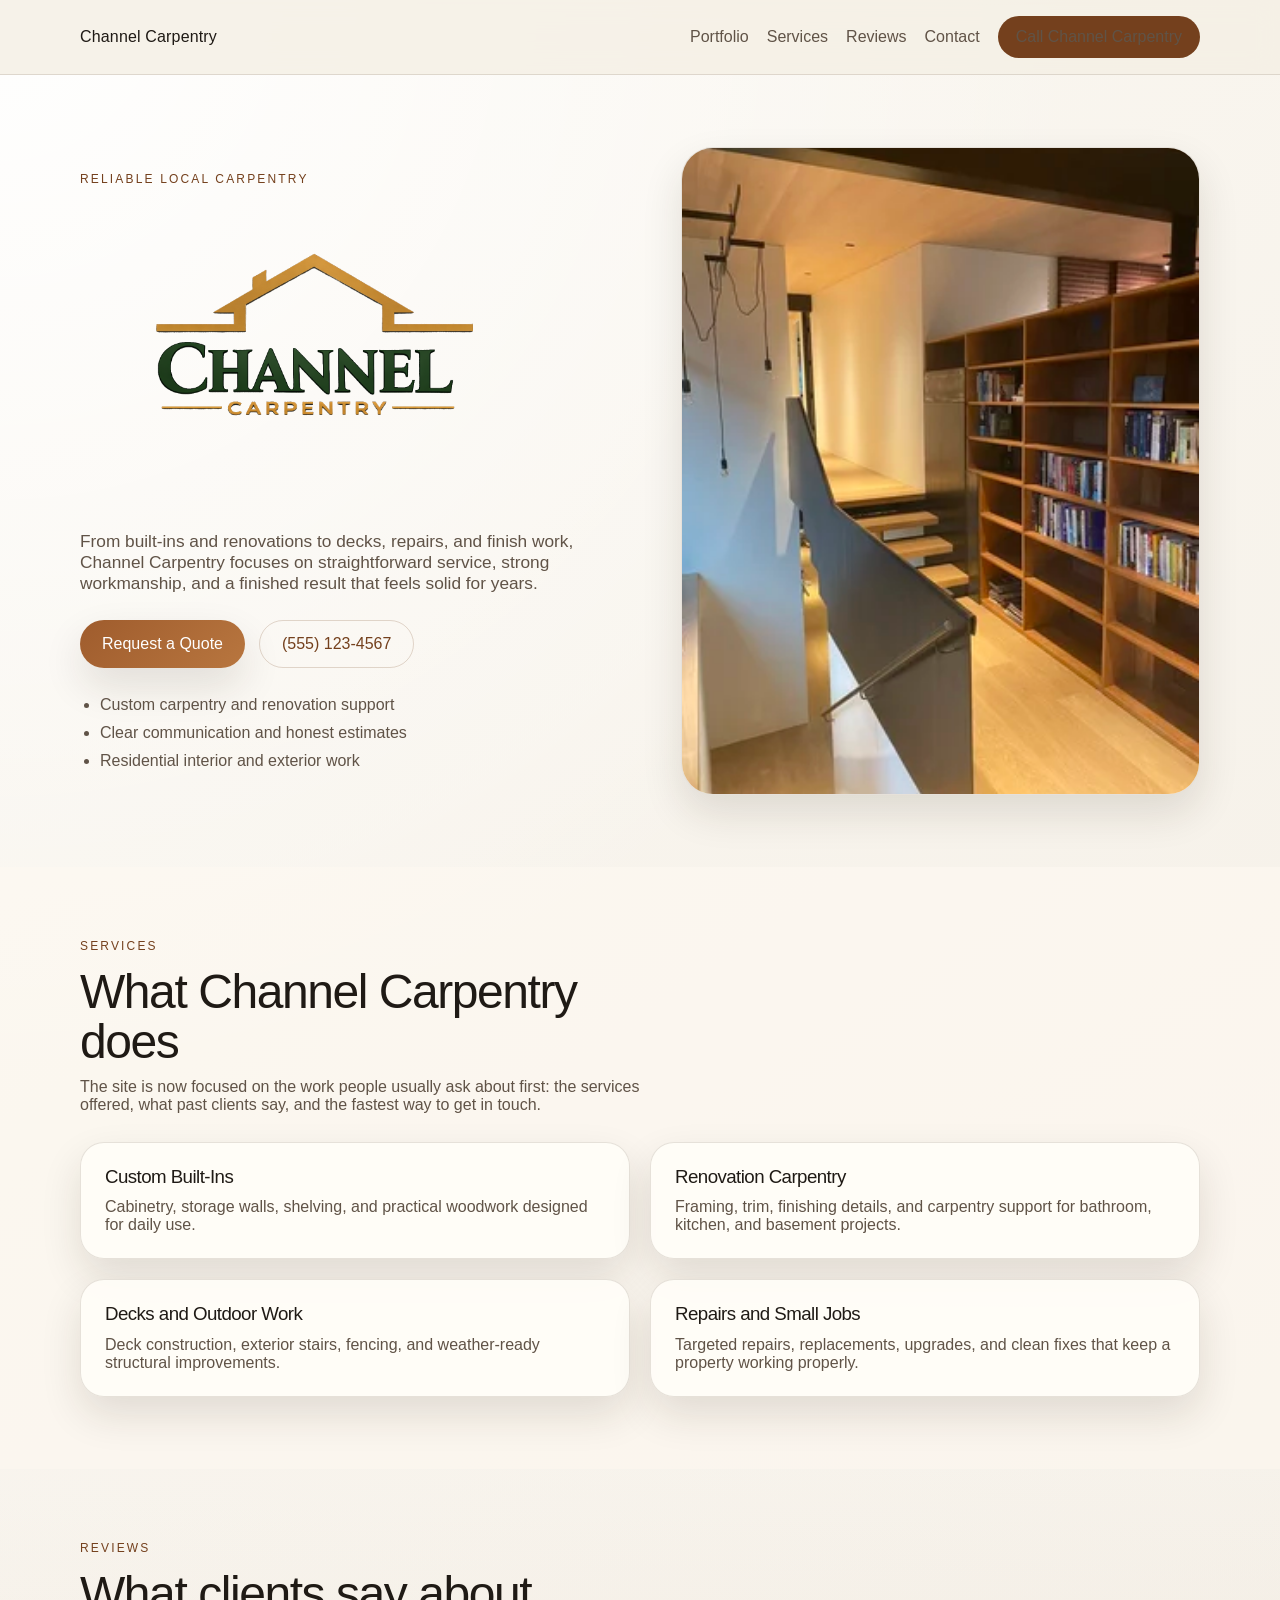
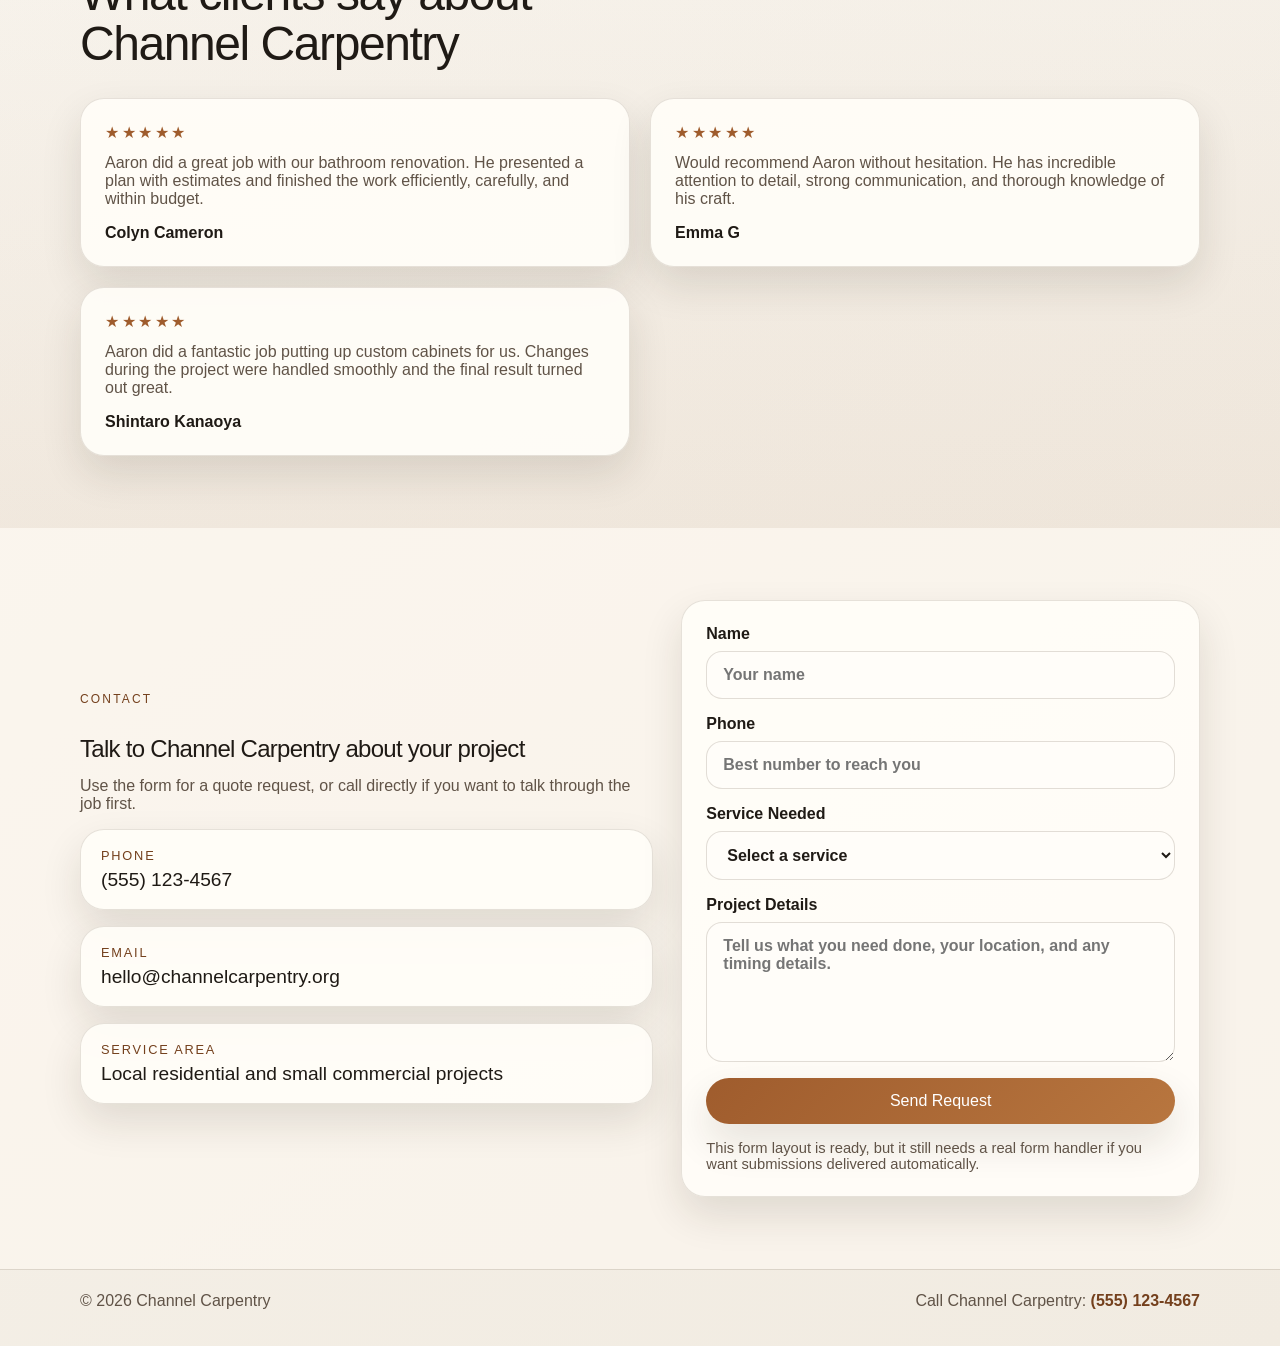
==== index.html @ 4e29123a "Add files via upload" ====
<!DOCTYPE html>
<html lang="en">
  <head>
    <meta charset="UTF-8" />
    <meta name="viewport" content="width=device-width, initial-scale=1.0" />
    <title>Channel Carpentry | Carpentry Services</title>
    <meta
      name="description"
      content="Simple Channel Carpentry website featuring services, client reviews, contact details, and a quote request form."
    />
    <link rel="stylesheet" href="index.css" />
  </head>
  <body>
    <a class="skip-link" href="#main">Skip to content</a>

    <header class="site-header">
      <div class="container topbar">
        <a class="brand" href="#home">Channel Carpentry</a>
        <nav class="site-nav" aria-label="Primary navigation">
          <a href="portfolio.html">Portfolio</a>
          <a href="#services">Services</a>
          <a href="#reviews">Reviews</a>
          <a href="#contact">Contact</a>
          <a class="call-link" href="tel:+15551234567">Call Channel Carpentry</a>
        </nav>
      </div>
    </header>

    <main id="main">
      <section class="hero" id="home">
        <div class="container hero-grid">
          <div class="hero-copy">
            <p class="eyebrow">Reliable local carpentry</p>
            <h1 class="hero-logo-wrap">
              <img class="hero-logo" src="Images/logo.png" alt="Channel Carpentry" />
            </h1>
            <p class="lead">
              From built-ins and renovations to decks, repairs, and finish work, Channel Carpentry focuses on
              straightforward service, strong workmanship, and a finished result that feels solid for years.
            </p>
            <div class="hero-actions">
              <a class="button" href="#contact">Request a Quote</a>
              <a class="button button-secondary" href="tel:+15551234567">(555) 123-4567</a>
            </div>
            <ul class="hero-points" aria-label="Business highlights">
              <li>Custom carpentry and renovation support</li>
              <li>Clear communication and honest estimates</li>
              <li>Residential interior and exterior work</li>
            </ul>
          </div>

          <figure class="hero-media">
            <img src="Images/Olson Kundig 3.webp" alt="Detailed wood trim and cabinetry work by Channel Carpentry" />
          </figure>
        </div>
      </section>

      <section class="section services-section" id="services">
        <div class="container">
          <div class="section-head">
            <p class="eyebrow">Services</p>
            <h2>What Channel Carpentry does</h2>
            <p>
              The site is now focused on the work people usually ask about first: the services offered, what past clients
              say, and the fastest way to get in touch.
            </p>
          </div>

          <div class="services-grid">
            <article class="info-card">
              <h3>Custom Built-Ins</h3>
              <p>Cabinetry, storage walls, shelving, and practical woodwork designed for daily use.</p>
            </article>
            <article class="info-card">
              <h3>Renovation Carpentry</h3>
              <p>Framing, trim, finishing details, and carpentry support for bathroom, kitchen, and basement projects.</p>
            </article>
            <article class="info-card">
              <h3>Decks and Outdoor Work</h3>
              <p>Deck construction, exterior stairs, fencing, and weather-ready structural improvements.</p>
            </article>
            <article class="info-card">
              <h3>Repairs and Small Jobs</h3>
              <p>Targeted repairs, replacements, upgrades, and clean fixes that keep a property working properly.</p>
            </article>
          </div>
        </div>
      </section>

      <section class="section reviews-section" id="reviews">
        <div class="container">
          <div class="section-head">
            <p class="eyebrow">Reviews</p>
            <h2>What clients say about Channel Carpentry</h2>
          </div>

          <div class="reviews-grid">
            <article class="review-card">
              <p class="stars" aria-hidden="true">★★★★★</p>
              <blockquote>
                Aaron did a great job with our bathroom renovation. He presented a plan with estimates and finished the
                work efficiently, carefully, and within budget.
              </blockquote>
              <p class="reviewer">Colyn Cameron</p>
            </article>

            <article class="review-card">
              <p class="stars" aria-hidden="true">★★★★★</p>
              <blockquote>
                Would recommend Aaron without hesitation. He has incredible attention to detail, strong communication,
                and thorough knowledge of his craft.
              </blockquote>
              <p class="reviewer">Emma G</p>
            </article>

            <article class="review-card">
              <p class="stars" aria-hidden="true">★★★★★</p>
              <blockquote>
                Aaron did a fantastic job putting up custom cabinets for us. Changes during the project were handled
                smoothly and the final result turned out great.
              </blockquote>
              <p class="reviewer">Shintaro Kanaoya</p>
            </article>
          </div>
        </div>
      </section>

      <section class="section contact-section" id="contact">
        <div class="container contact-grid">
          <div class="contact-copy">
            <p class="eyebrow">Contact</p>
            <h2>Talk to Channel Carpentry about your project</h2>
            <p>
              Use the form for a quote request, or call directly if you want to talk through the job first.
            </p>

            <div class="contact-panel">
              <p class="contact-label">Phone</p>
              <a class="contact-value" href="tel:+15551234567">(555) 123-4567</a>
            </div>

            <div class="contact-panel">
              <p class="contact-label">Email</p>
              <a class="contact-value" href="mailto:hello@channelcarpentry.org">hello@channelcarpentry.org</a>
            </div>

            <div class="contact-panel">
              <p class="contact-label">Service Area</p>
              <p class="contact-value">Local residential and small commercial projects</p>
            </div>
          </div>

          <form class="contact-form" action="#" method="post">
            <label>
              Name
              <input type="text" name="name" placeholder="Your name" required />
            </label>
            <label>
              Phone
              <input type="tel" name="phone" placeholder="Best number to reach you" required />
            </label>
            <label>
              Service Needed
              <select name="service" required>
                <option value="">Select a service</option>
                <option>Built-ins / Cabinetry</option>
                <option>Renovation Carpentry</option>
                <option>Deck / Exterior Work</option>
                <option>Repairs / Small Jobs</option>
              </select>
            </label>
            <label>
              Project Details
              <textarea
                name="message"
                rows="5"
                placeholder="Tell us what you need done, your location, and any timing details."
                required
              ></textarea>
            </label>
            <button class="button" type="submit">Send Request</button>
            <p class="form-note">This form layout is ready, but it still needs a real form handler if you want submissions delivered automatically.</p>
          </form>
        </div>
      </section>
    </main>

    <footer class="site-footer">
      <div class="container footer-row">
        <p>© <span id="year"></span> Channel Carpentry</p>
        <p>Call Channel Carpentry: <a href="tel:+15551234567">(555) 123-4567</a></p>
      </div>
    </footer>

    <script src="index.js" defer></script>
  </body>
</html>
---- index.css ----
:root {
  --bg: #fbf8f2;
  --bg-strong: #f1ebe1;
  --surface: rgba(255, 253, 248, 0.92);
  --surface-strong: #fffdf8;
  --text: #1f1a15;
  --muted: #605347;
  --line: rgba(79, 57, 35, 0.14);
  --brand: #9f5c2d;
  --brand-dark: #74401d;
  --shadow: 0 18px 40px rgba(45, 29, 15, 0.12);
  --radius: 24px;
  --container: min(1120px, calc(100% - 32px));
  --sans: "Helvetica Neue", "Avenir Next", "Segoe UI", Arial, sans-serif;
}

*,
*::before,
*::after {
  box-sizing: border-box;
}

html {
  scroll-behavior: smooth;
}

body {
  margin: 0;
  font-family: var(--sans);
  color: var(--text);
  background:
    radial-gradient(circle at top left, rgba(255, 255, 255, 0.92), transparent 34%),
    linear-gradient(145deg, var(--bg), var(--bg-strong));
}

a {
  color: inherit;
}

img {
  display: block;
  max-width: 100%;
}

h1,
h2,
h3 {
  margin: 0;
  font-family: var(--sans);
  line-height: 1.05;
  font-weight: 300;
  letter-spacing: -0.03em;
}

p,
blockquote,
li,
label,
input,
select,
textarea,
button {
  font: inherit;
}

p,
blockquote {
  margin: 0;
  color: var(--muted);
}

.skip-link {
  position: absolute;
  left: -9999px;
}

.skip-link:focus {
  left: 16px;
  top: 16px;
  z-index: 100;
  background: #fff;
  padding: 10px 14px;
  border-radius: 999px;
}

.container {
  width: var(--container);
  margin: 0 auto;
}

.site-header {
  position: sticky;
  top: 0;
  z-index: 20;
  backdrop-filter: blur(14px);
  background: rgba(244, 239, 229, 0.82);
  border-bottom: 1px solid var(--line);
}

.topbar,
.footer-row {
  display: flex;
  align-items: center;
  justify-content: space-between;
  gap: 16px;
}

.topbar {
  min-height: 74px;
}

.brand {
  text-decoration: none;
  font-weight: 500;
  letter-spacing: 0.01em;
}

.site-nav {
  display: flex;
  flex-wrap: wrap;
  align-items: center;
  justify-content: flex-end;
  gap: 18px;
}

.site-nav a {
  text-decoration: none;
  color: var(--muted);
  font-weight: 400;
}

.site-nav a:hover,
.site-nav a:focus-visible,
.brand:hover,
.brand:focus-visible {
  color: var(--brand-dark);
}

.call-link,
.button {
  display: inline-flex;
  align-items: center;
  justify-content: center;
  border-radius: 999px;
  text-decoration: none;
  font-weight: 500;
}

.call-link {
  padding: 12px 18px;
  background: var(--brand-dark);
  color: #fff;
}

.hero,
.section {
  padding: 72px 0;
}

.hero-grid,
.contact-grid {
  display: grid;
  grid-template-columns: minmax(0, 1.05fr) minmax(320px, 0.95fr);
  gap: 28px;
  align-items: center;
}

.hero-copy h1 {
  font-size: clamp(2.8rem, 6vw, 5.1rem);
  max-width: 11ch;
}

.hero-logo-wrap {
  max-width: 520px;
}

.hero-logo {
  width: 100%;
  max-width: 520px;
  height: auto;
}

.eyebrow {
  margin-bottom: 14px;
  text-transform: uppercase;
  letter-spacing: 0.18em;
  font-size: 0.75rem;
  font-weight: 500;
  color: var(--brand-dark);
}

.lead {
  margin-top: 18px;
  max-width: 58ch;
  font-size: 1.08rem;
}

.hero-actions {
  display: flex;
  flex-wrap: wrap;
  gap: 14px;
  margin-top: 26px;
}

.button {
  border: 0;
  padding: 14px 22px;
  cursor: pointer;
  background: linear-gradient(135deg, var(--brand), #b8763f);
  color: #fff;
  box-shadow: var(--shadow);
}

.button-secondary {
  background: transparent;
  color: var(--brand-dark);
  border: 1px solid rgba(116, 64, 29, 0.2);
  box-shadow: none;
}

.hero-points {
  display: grid;
  gap: 10px;
  padding-left: 20px;
  margin: 28px 0 0;
  color: var(--muted);
}

.hero-media {
  margin: 0;
  overflow: hidden;
  border-radius: calc(var(--radius) + 8px);
  background: var(--surface-strong);
  border: 1px solid var(--line);
  box-shadow: var(--shadow);
}

.hero-media img {
  width: 100%;
  aspect-ratio: 4 / 5;
  object-fit: cover;
}

.section-head {
  max-width: 64ch;
  margin-bottom: 28px;
}

.section-head h2 {
  font-size: clamp(2rem, 4vw, 3rem);
  margin-bottom: 10px;
}

.services-section,
.contact-section {
  background: rgba(255, 250, 242, 0.55);
}

.reviews-section {
  background:
    linear-gradient(180deg, rgba(255, 255, 255, 0.12), rgba(159, 92, 45, 0.06)),
    transparent;
}

.portfolio-hero {
  padding-bottom: 40px;
}

.portfolio-intro {
  display: grid;
  grid-template-columns: minmax(0, 1.1fr) minmax(260px, 0.9fr);
  gap: 24px;
  align-items: end;
}

.portfolio-jump-list {
  display: grid;
  gap: 12px;
  padding: 22px;
  border: 1px solid var(--line);
  border-radius: var(--radius);
  background: var(--surface);
  box-shadow: var(--shadow);
}

.portfolio-jump-list a {
  text-decoration: none;
  color: var(--brand-dark);
  font-weight: 800;
}

.portfolio-section {
  padding-top: 36px;
}

.portfolio-section-muted {
  background: rgba(255, 250, 242, 0.55);
}

.portfolio-project {
  display: grid;
  gap: 20px;
}

.portfolio-meta {
  display: flex;
  flex-wrap: wrap;
  gap: 10px;
}

.portfolio-meta span {
  padding: 10px 14px;
  border-radius: 999px;
  border: 1px solid var(--line);
  background: var(--surface-strong);
  color: var(--brand-dark);
  font-size: 0.94rem;
  font-weight: 800;
}

.portfolio-gallery {
  display: grid;
  grid-template-columns: repeat(3, minmax(0, 1fr));
  gap: 16px;
}

.portfolio-gallery img {
  width: 100%;
  aspect-ratio: 4 / 3;
  object-fit: cover;
  border-radius: 20px;
  border: 1px solid var(--line);
  background: var(--surface-strong);
  box-shadow: var(--shadow);
}

.portfolio-gallery-large img:first-child {
  grid-column: span 2;
  grid-row: span 2;
  aspect-ratio: auto;
  min-height: 100%;
}

.portfolio-subhead {
  margin-top: 10px;
  font-size: clamp(1.4rem, 3vw, 1.9rem);
}

.portfolio-gallery-single {
  grid-template-columns: minmax(0, 560px);
}

.services-grid,
.reviews-grid {
  display: grid;
  grid-template-columns: repeat(2, minmax(0, 1fr));
  gap: 20px;
}

.info-card,
.review-card,
.contact-form,
.contact-panel {
  background: var(--surface);
  border: 1px solid var(--line);
  border-radius: var(--radius);
  box-shadow: var(--shadow);
}

.info-card,
.review-card {
  padding: 24px;
}

.info-card h3,
.review-card .reviewer {
  color: var(--text);
}

.info-card p,
.review-card blockquote {
  margin-top: 12px;
}

.stars {
  color: var(--brand);
  letter-spacing: 0.16em;
  margin-bottom: 12px;
}

.reviewer {
  margin-top: 16px;
  font-weight: 800;
}

.contact-copy {
  display: grid;
  gap: 16px;
}

.contact-panel {
  padding: 18px 20px;
}

.contact-label {
  font-size: 0.8rem;
  text-transform: uppercase;
  letter-spacing: 0.14em;
  color: var(--brand-dark);
}

.contact-value {
  margin-top: 6px;
  display: inline-block;
  text-decoration: none;
  color: var(--text);
  font-size: 1.2rem;
  font-weight: 500;
}

.contact-form {
  padding: 24px;
  display: grid;
  gap: 16px;
}

.contact-form label {
  display: grid;
  gap: 8px;
  color: var(--text);
  font-weight: 700;
}

.contact-form input,
.contact-form select,
.contact-form textarea {
  width: 100%;
  padding: 14px 16px;
  border: 1px solid rgba(79, 57, 35, 0.16);
  border-radius: 16px;
  background: #fffdf9;
  color: var(--text);
}

.contact-form textarea {
  resize: vertical;
  min-height: 140px;
}

.contact-form input:focus,
.contact-form select:focus,
.contact-form textarea:focus {
  outline: 2px solid rgba(159, 92, 45, 0.24);
  border-color: var(--brand);
}

.form-note {
  font-size: 0.92rem;
}

.site-footer {
  padding: 22px 0 36px;
  border-top: 1px solid var(--line);
}

.site-footer p {
  color: var(--muted);
}

.site-footer a {
  text-decoration: none;
  color: var(--brand-dark);
  font-weight: 800;
}

@media (max-width: 860px) {
  .hero,
  .section {
    padding: 56px 0;
  }

  .hero-grid,
  .contact-grid,
  .services-grid,
  .reviews-grid,
  .portfolio-intro,
  .portfolio-gallery {
    grid-template-columns: 1fr;
  }

  .hero-copy h1 {
    max-width: none;
  }

  .portfolio-gallery-large img:first-child {
    grid-column: auto;
    grid-row: auto;
    aspect-ratio: 4 / 3;
  }

  .topbar,
  .footer-row {
    flex-direction: column;
    align-items: flex-start;
    padding: 14px 0;
  }

  .site-nav {
    justify-content: flex-start;
  }

  .portfolio-gallery-single {
    grid-template-columns: 1fr;
  }
}

@media (max-width: 560px) {
  .site-nav {
    gap: 12px;
  }

  .call-link,
  .button,
  .button-secondary {
    width: 100%;
  }

  .hero-actions {
    display: grid;
  }
}
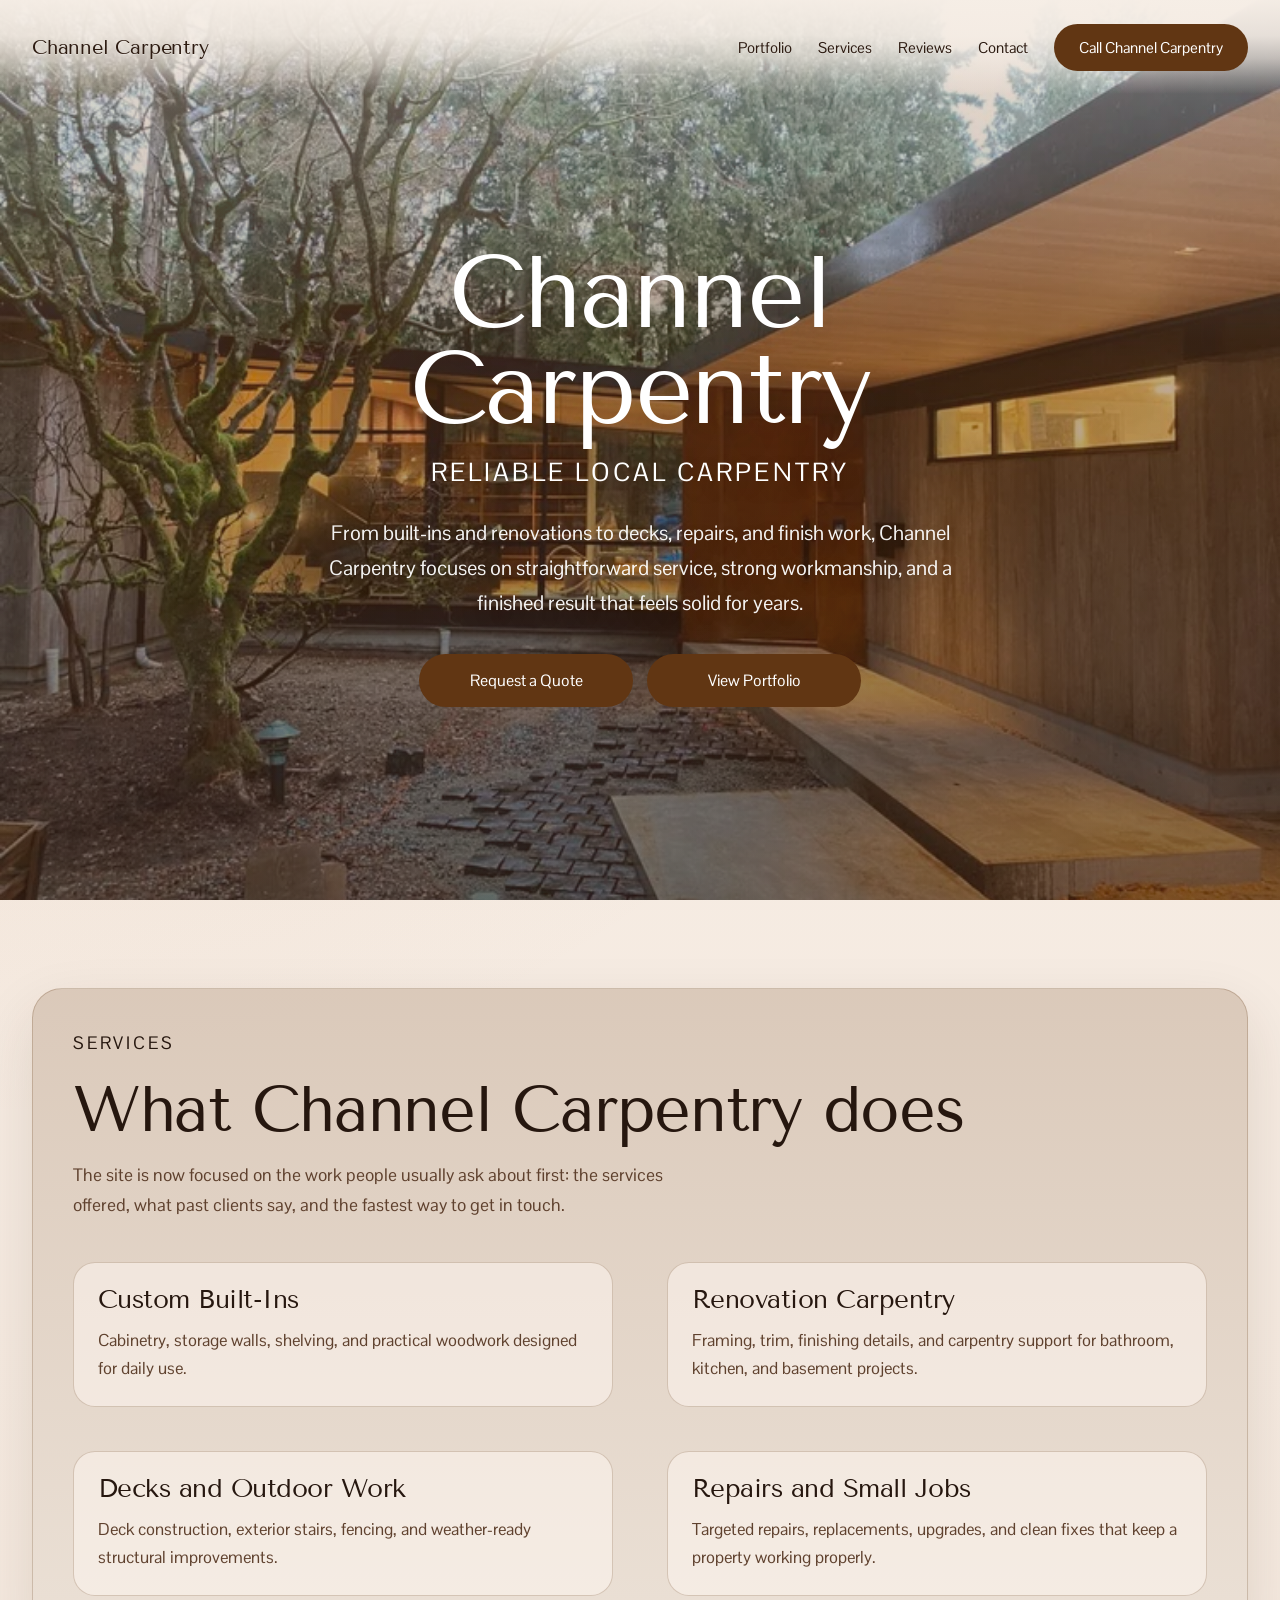
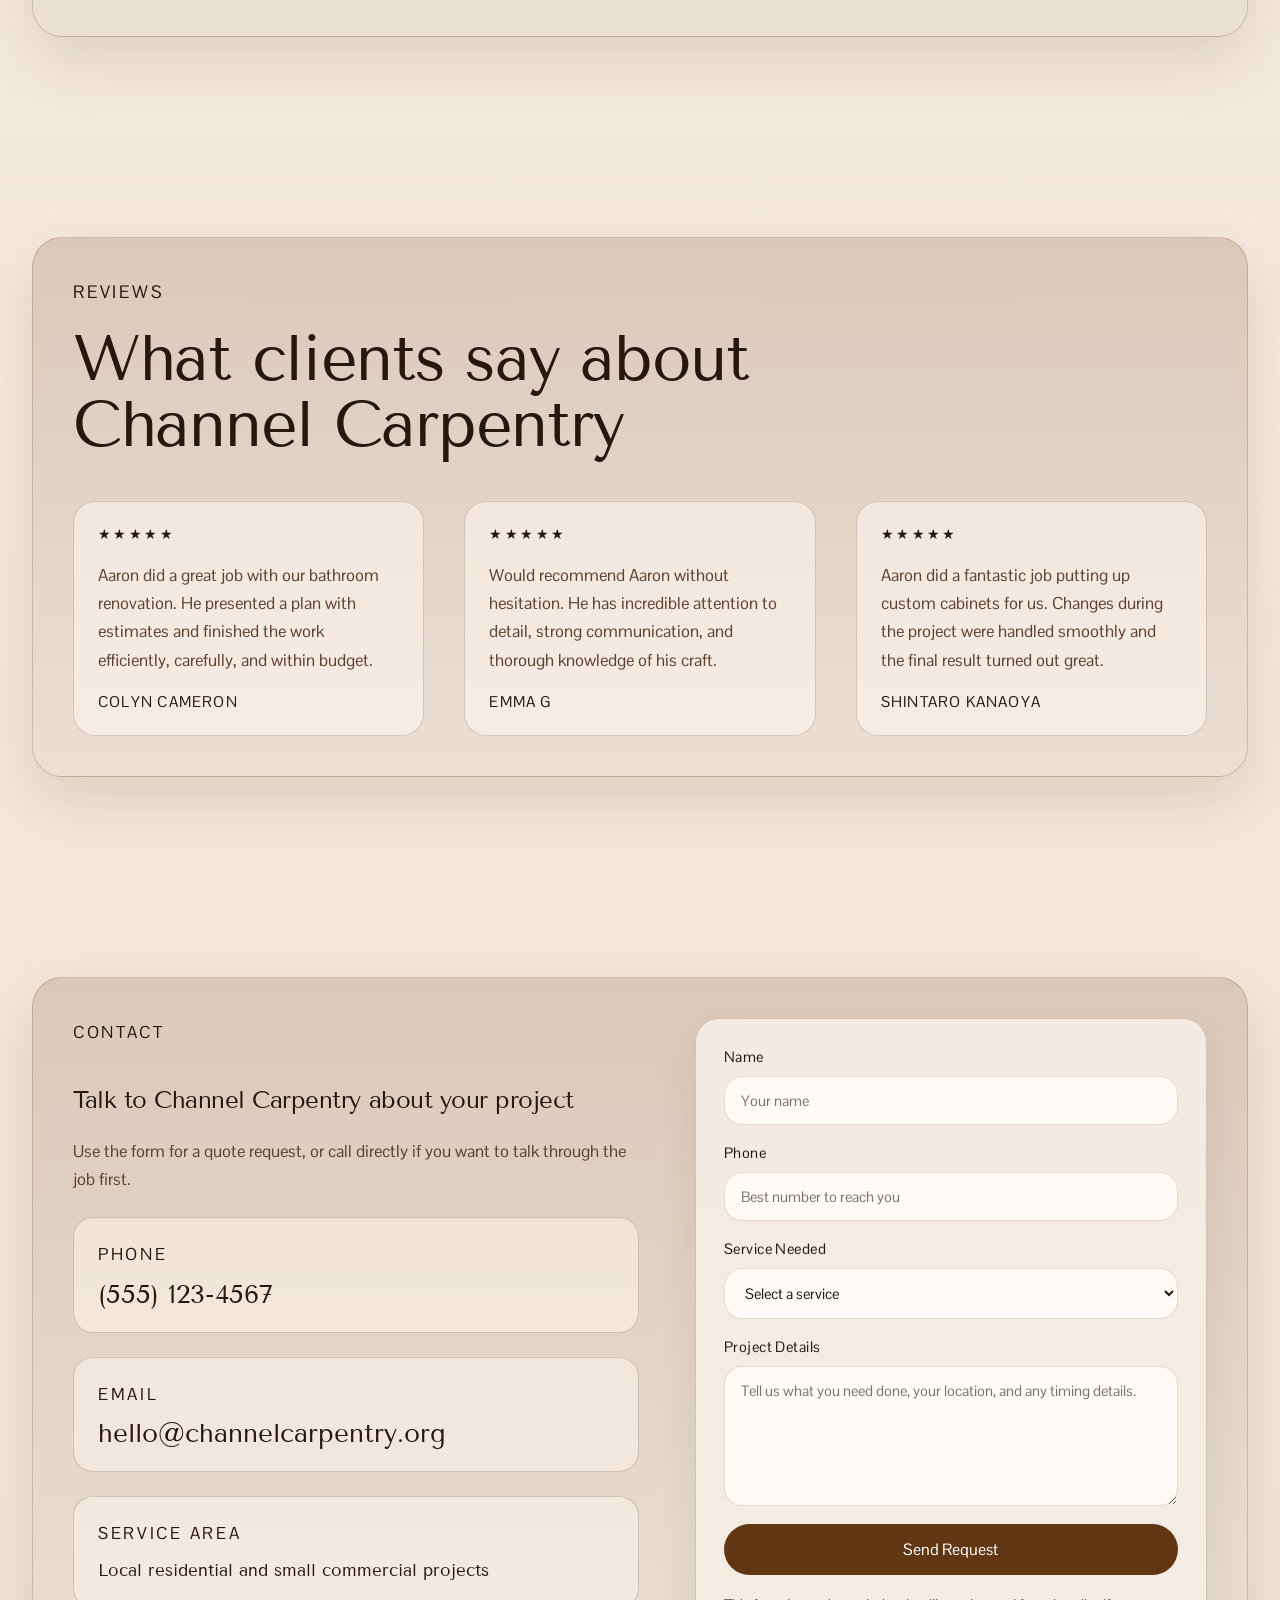
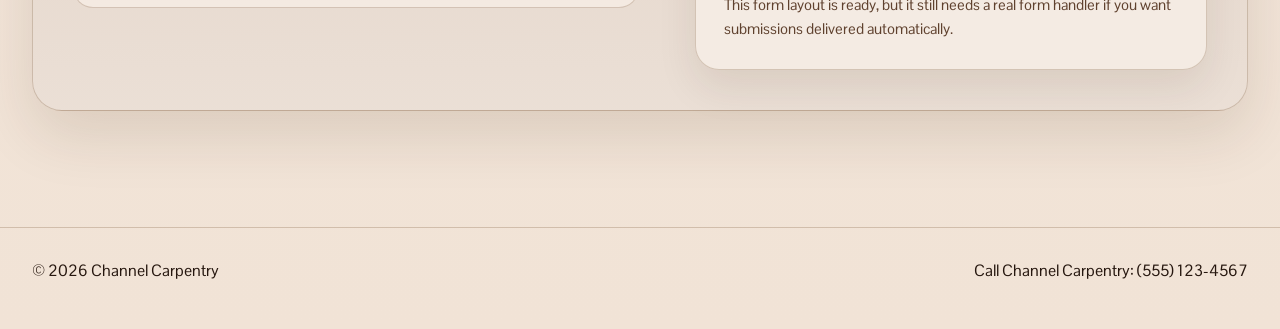
==== commit 92dc9969: "Homepage and portfolio redesign" ====
--- a/index.html
+++ b/index.html
@@ -10,7 +10,7 @@
     />
     <link rel="stylesheet" href="index.css" />
   </head>
-  <body>
+  <body class="home-page">
     <a class="skip-link" href="#main">Skip to content</a>
 
     <header class="site-header">
@@ -27,31 +27,20 @@
     </header>
 
     <main id="main">
-      <section class="hero" id="home">
+      <section class="hero hero-home" id="home">
         <div class="container hero-grid">
-          <div class="hero-copy">
-            <p class="eyebrow">Reliable local carpentry</p>
-            <h1 class="hero-logo-wrap">
-              <img class="hero-logo" src="Images/logo.png" alt="Channel Carpentry" />
-            </h1>
+          <div class="hero-copy hero-copy-centered">
+            <h1>Channel Carpentry</h1>
+            <p class="hero-subhead">Reliable local carpentry</p>
             <p class="lead">
               From built-ins and renovations to decks, repairs, and finish work, Channel Carpentry focuses on
               straightforward service, strong workmanship, and a finished result that feels solid for years.
             </p>
             <div class="hero-actions">
               <a class="button" href="#contact">Request a Quote</a>
-              <a class="button button-secondary" href="tel:+15551234567">(555) 123-4567</a>
+              <a class="button" href="portfolio.html">View Portfolio</a>
             </div>
-            <ul class="hero-points" aria-label="Business highlights">
-              <li>Custom carpentry and renovation support</li>
-              <li>Clear communication and honest estimates</li>
-              <li>Residential interior and exterior work</li>
-            </ul>
           </div>
-
-          <figure class="hero-media">
-            <img src="Images/Olson Kundig 3.webp" alt="Detailed wood trim and cabinetry work by Channel Carpentry" />
-          </figure>
         </div>
       </section>
 
@@ -59,7 +48,7 @@
         <div class="container">
           <div class="section-head">
             <p class="eyebrow">Services</p>
-            <h2>What Channel Carpentry does</h2>
+            <h2>What Channel&nbsp;Carpentry does</h2>
             <p>
               The site is now focused on the work people usually ask about first: the services offered, what past clients
               say, and the fastest way to get in touch.
@@ -91,7 +80,7 @@
         <div class="container">
           <div class="section-head">
             <p class="eyebrow">Reviews</p>
-            <h2>What clients say about Channel Carpentry</h2>
+            <h2><span class="nowrap">What clients say about</span><br />Channel&nbsp;Carpentry</h2>
           </div>
 
           <div class="reviews-grid">
@@ -129,7 +118,7 @@
         <div class="container contact-grid">
           <div class="contact-copy">
             <p class="eyebrow">Contact</p>
-            <h2>Talk to Channel Carpentry about your project</h2>
+            <h2>Talk to Channel&nbsp;Carpentry about your project</h2>
             <p>
               Use the form for a quote request, or call directly if you want to talk through the job first.
             </p>
--- a/index.css
+++ b/index.css
@@ -1,17 +1,22 @@
+@import url("https://fonts.googleapis.com/css2?family=Pontano+Sans:wght@400;700&family=Tenor+Sans&display=swap");
+
 :root {
-  --bg: #fbf8f2;
-  --bg-strong: #f1ebe1;
-  --surface: rgba(255, 253, 248, 0.92);
-  --surface-strong: #fffdf8;
-  --text: #1f1a15;
-  --muted: #605347;
-  --line: rgba(79, 57, 35, 0.14);
-  --brand: #9f5c2d;
-  --brand-dark: #74401d;
-  --shadow: 0 18px 40px rgba(45, 29, 15, 0.12);
-  --radius: 24px;
-  --container: min(1120px, calc(100% - 32px));
-  --sans: "Helvetica Neue", "Avenir Next", "Segoe UI", Arial, sans-serif;
+  --bg: #f6eee6;
+  --surface: #d9c7b8;
+  --surface-strong: #eadfd5;
+  --text: #26170f;
+  --muted: #5f412e;
+  --line: rgba(97, 54, 19, 0.22);
+  --line-strong: #613613;
+  --accent: #613613;
+  --accent-soft: #ba733d;
+  --accent-deep: #6b2b06;
+  --accent-mid: #7f461b;
+  --container: min(1400px, calc(100% - 64px));
+  --body: "Pontano Sans", "Helvetica Neue", Arial, sans-serif;
+  --display: "Tenor Sans", Georgia, serif;
+  --radius: 30px;
+  --shadow: 0 24px 60px rgba(58, 31, 12, 0.12);
 }
 
 *,
@@ -22,15 +27,22 @@
 
 html {
   scroll-behavior: smooth;
+  background:
+    radial-gradient(circle at top left, rgba(186, 115, 61, 0.14), transparent 30%),
+    linear-gradient(180deg, #f7eee6 0%, #f1e3d6 100%);
 }
 
 body {
   margin: 0;
-  font-family: var(--sans);
+  font-family: var(--body);
   color: var(--text);
   background:
-    radial-gradient(circle at top left, rgba(255, 255, 255, 0.92), transparent 34%),
-    linear-gradient(145deg, var(--bg), var(--bg-strong));
+    radial-gradient(circle at top left, rgba(186, 115, 61, 0.14), transparent 30%),
+    linear-gradient(180deg, #f7eee6 0%, #f1e3d6 100%);
+}
+
+.home-page {
+  background: transparent;
 }
 
 a {
@@ -46,10 +58,10 @@
 h2,
 h3 {
   margin: 0;
-  font-family: var(--sans);
-  line-height: 1.05;
-  font-weight: 300;
-  letter-spacing: -0.03em;
+  font-family: var(--display);
+  font-weight: 400;
+  line-height: 1.04;
+  letter-spacing: -0.02em;
 }
 
 p,
@@ -69,6 +81,10 @@
   color: var(--muted);
 }
 
+ul {
+  margin: 0;
+}
+
 .skip-link {
   position: absolute;
   left: -9999px;
@@ -80,6 +96,7 @@
   z-index: 100;
   background: #fff;
   padding: 10px 14px;
+  border: 1px solid var(--line-strong);
   border-radius: 999px;
 }
 
@@ -92,8 +109,7 @@
   position: sticky;
   top: 0;
   z-index: 20;
-  backdrop-filter: blur(14px);
-  background: rgba(244, 239, 229, 0.82);
+  background: rgba(251, 246, 241, 0.94);
   border-bottom: 1px solid var(--line);
 }
 
@@ -102,17 +118,18 @@
   display: flex;
   align-items: center;
   justify-content: space-between;
-  gap: 16px;
+  gap: 24px;
 }
 
 .topbar {
-  min-height: 74px;
+  min-height: 86px;
 }
 
 .brand {
   text-decoration: none;
-  font-weight: 500;
-  letter-spacing: 0.01em;
+  font-family: var(--display);
+  font-size: 1.25rem;
+  letter-spacing: -0.01em;
 }
 
 .site-nav {
@@ -120,20 +137,20 @@
   flex-wrap: wrap;
   align-items: center;
   justify-content: flex-end;
-  gap: 18px;
+  gap: 26px;
 }
 
 .site-nav a {
   text-decoration: none;
-  color: var(--muted);
-  font-weight: 400;
+  color: var(--text);
+  font-size: 0.95rem;
 }
 
 .site-nav a:hover,
 .site-nav a:focus-visible,
 .brand:hover,
 .brand:focus-visible {
-  color: var(--brand-dark);
+  color: var(--accent);
 }
 
 .call-link,
@@ -141,98 +158,119 @@
   display: inline-flex;
   align-items: center;
   justify-content: center;
+  text-decoration: none;
+  border: 1px solid transparent;
   border-radius: 999px;
-  text-decoration: none;
-  font-weight: 500;
+  transition: background-color 0.2s ease, color 0.2s ease, opacity 0.2s ease;
+  background: var(--accent);
+  color: #fff;
 }
 
 .call-link {
-  padding: 12px 18px;
-  background: var(--brand-dark);
+  padding: 13px 24px;
+}
+
+.site-nav .call-link,
+.site-nav .call-link:hover,
+.site-nav .call-link:focus-visible {
   color: #fff;
+}
+
+.call-link:hover,
+.button:hover,
+.call-link:focus-visible,
+.button:focus-visible {
+  background: var(--accent-deep);
 }
 
 .hero,
 .section {
-  padding: 72px 0;
+  padding: 88px 0;
 }
 
 .hero-grid,
 .contact-grid {
   display: grid;
   grid-template-columns: minmax(0, 1.05fr) minmax(320px, 0.95fr);
-  gap: 28px;
-  align-items: center;
+  gap: 56px;
+  align-items: start;
+}
+
+.hero-copy {
+  display: grid;
+  align-content: start;
+  gap: 0;
+  padding-top: 28px;
 }
 
 .hero-copy h1 {
-  font-size: clamp(2.8rem, 6vw, 5.1rem);
-  max-width: 11ch;
+  max-width: 24rem;
+  font-size: clamp(3.1rem, 6vw, 6rem);
 }
 
 .hero-logo-wrap {
-  max-width: 520px;
+  margin-top: 6px;
+  max-width: 560px;
 }
 
 .hero-logo {
   width: 100%;
-  max-width: 520px;
+  max-width: 560px;
   height: auto;
 }
 
 .eyebrow {
-  margin-bottom: 14px;
+  margin-bottom: 18px;
+  color: var(--text);
+  font-size: 0.78rem;
+  letter-spacing: 0.16em;
   text-transform: uppercase;
-  letter-spacing: 0.18em;
-  font-size: 0.75rem;
-  font-weight: 500;
-  color: var(--brand-dark);
 }
 
 .lead {
-  margin-top: 18px;
-  max-width: 58ch;
-  font-size: 1.08rem;
+  margin-top: 28px;
+  max-width: 56ch;
+  font-size: 1.18rem;
+  line-height: 1.65;
 }
 
 .hero-actions {
   display: flex;
   flex-wrap: wrap;
   gap: 14px;
-  margin-top: 26px;
+  margin-top: 30px;
 }
 
 .button {
-  border: 0;
-  padding: 14px 22px;
+  padding: 14px 24px;
   cursor: pointer;
-  background: linear-gradient(135deg, var(--brand), #b8763f);
+}
+
+.button-secondary {
+  background: var(--accent);
+  border-color: transparent;
   color: #fff;
-  box-shadow: var(--shadow);
-}
-
-.button-secondary {
-  background: transparent;
-  color: var(--brand-dark);
-  border: 1px solid rgba(116, 64, 29, 0.2);
-  box-shadow: none;
+}
+
+.button-secondary:hover,
+.button-secondary:focus-visible {
+  background: var(--accent-deep);
+  color: #fff;
 }
 
 .hero-points {
   display: grid;
   gap: 10px;
   padding-left: 20px;
-  margin: 28px 0 0;
+  margin-top: 32px;
   color: var(--muted);
+  line-height: 1.6;
 }
 
 .hero-media {
   margin: 0;
   overflow: hidden;
-  border-radius: calc(var(--radius) + 8px);
-  background: var(--surface-strong);
-  border: 1px solid var(--line);
-  box-shadow: var(--shadow);
+  background: var(--surface);
 }
 
 .hero-media img {
@@ -241,65 +279,387 @@
   object-fit: cover;
 }
 
+.home-page .site-header {
+  position: absolute;
+  width: 100%;
+  background: linear-gradient(180deg, rgba(246, 238, 230, 0.98) 0%, rgba(246, 238, 230, 0.88) 38%, rgba(246, 238, 230, 0.62) 62%, rgba(246, 238, 230, 0.28) 82%, transparent 100%);
+  border-bottom: 0;
+}
+
+.portfolio-page .site-header {
+  background: linear-gradient(180deg, rgba(246, 238, 230, 0.98) 0%, rgba(246, 238, 230, 0.88) 38%, rgba(246, 238, 230, 0.62) 62%, rgba(246, 238, 230, 0.28) 82%, transparent 100%);
+  border-bottom: 0;
+}
+
+.home-page .topbar {
+  min-height: 94px;
+}
+
+.portfolio-page .topbar {
+  min-height: 94px;
+}
+
+.home-page .brand,
+.portfolio-page .brand,
+.home-page .site-nav a:not(.call-link) {
+  color: #2d1b11;
+  text-shadow: 0 1px 0 rgba(255, 255, 255, 0.3);
+}
+
+.portfolio-page .site-nav a:not(.call-link) {
+  color: #2d1b11;
+  text-shadow: 0 1px 0 rgba(255, 255, 255, 0.3);
+}
+
+.home-page .site-nav a:not(.call-link):hover,
+.home-page .site-nav a:not(.call-link):focus-visible,
+.portfolio-page .site-nav a:not(.call-link):hover,
+.portfolio-page .site-nav a:not(.call-link):focus-visible,
+.home-page .brand:hover,
+.home-page .brand:focus-visible,
+.portfolio-page .brand:hover,
+.portfolio-page .brand:focus-visible {
+  color: var(--accent-deep);
+}
+
+.home-page .hero-home {
+  position: relative;
+  min-height: 100vh;
+  display: grid;
+  align-items: center;
+  padding: 124px 0 72px;
+  background:
+    linear-gradient(180deg, rgba(107, 43, 6, 0.22) 0%, rgba(97, 54, 19, 0.38) 42%, rgba(45, 27, 17, 0.56) 100%),
+    url("Images/Olson Kundig 10.webp") center center / cover no-repeat;
+}
+
+.home-page .hero-home::before {
+  content: "";
+  position: absolute;
+  inset: 0;
+  background:
+    linear-gradient(180deg, rgba(246, 238, 230, 0.42) 0%, rgba(246, 238, 230, 0.24) 18%, rgba(186, 115, 61, 0.12) 38%, rgba(127, 70, 27, 0.12) 58%, rgba(97, 54, 19, 0.2) 100%);
+}
+
+.home-page .hero-home .hero-grid {
+  position: relative;
+  z-index: 1;
+  grid-template-columns: 1fr;
+  justify-items: center;
+}
+
+.hero-copy-centered {
+  width: min(760px, 100%);
+  justify-items: center;
+  text-align: center;
+  padding-top: 0;
+}
+
+.hero-copy-centered h1,
+.hero-copy-centered .hero-subhead,
+.hero-copy-centered .lead,
+.hero-copy-centered .hero-actions {
+  color: #fff;
+}
+
+.hero-copy-centered h1 {
+  max-width: none;
+  font-size: clamp(4.4rem, 8vw, 7.8rem);
+  line-height: 0.94;
+  text-shadow: 0 14px 34px rgba(45, 27, 17, 0.26);
+}
+
+.hero-subhead {
+  margin-top: 20px;
+  font-size: clamp(1.1rem, 2.2vw, 1.6rem);
+  line-height: 1.2;
+  letter-spacing: 0.12em;
+  text-transform: uppercase;
+  white-space: nowrap;
+  text-shadow: 0 8px 22px rgba(45, 27, 17, 0.22);
+}
+
+.hero-copy-centered .lead {
+  max-width: 42rem;
+  margin-top: 28px;
+  font-size: clamp(1.08rem, 2vw, 1.28rem);
+  line-height: 1.7;
+  color: rgba(255, 255, 255, 0.94);
+  text-shadow: 0 8px 22px rgba(45, 27, 17, 0.24);
+}
+
+.hero-copy-centered .hero-actions {
+  margin-top: 34px;
+}
+
+.hero-copy-centered .button {
+  min-width: 214px;
+  padding: 16px 28px;
+  border: 0;
+  background: var(--accent);
+  color: #fff;
+  box-shadow: none;
+}
+
+.hero-copy-centered .button:hover,
+.hero-copy-centered .button:focus-visible {
+  background: var(--accent-mid);
+}
+
+.section + .section {
+  margin-top: 24px;
+}
+
 .section-head {
-  max-width: 64ch;
-  margin-bottom: 28px;
+  max-width: 56rem;
+  margin-bottom: 42px;
 }
 
 .section-head h2 {
-  font-size: clamp(2rem, 4vw, 3rem);
-  margin-bottom: 10px;
+  max-width: 14ch;
+  font-size: clamp(2.8rem, 5vw, 4.7rem);
+  margin-bottom: 18px;
+}
+
+.services-section .section-head h2 {
+  max-width: none;
+  white-space: nowrap;
+}
+
+.reviews-section .section-head h2 {
+  max-width: none;
+}
+
+.nowrap {
+  white-space: nowrap;
+}
+
+.section-head p {
+  max-width: 58ch;
+  font-size: 1.1rem;
+  line-height: 1.68;
 }
 
 .services-section,
-.contact-section {
-  background: rgba(255, 250, 242, 0.55);
-}
-
-.reviews-section {
-  background:
-    linear-gradient(180deg, rgba(255, 255, 255, 0.12), rgba(159, 92, 45, 0.06)),
-    transparent;
-}
-
-.portfolio-hero {
-  padding-bottom: 40px;
-}
-
-.portfolio-intro {
-  display: grid;
-  grid-template-columns: minmax(0, 1.1fr) minmax(260px, 0.9fr);
-  gap: 24px;
-  align-items: end;
-}
-
-.portfolio-jump-list {
-  display: grid;
-  gap: 12px;
-  padding: 22px;
+.contact-section,
+.reviews-section,
+.portfolio-section,
+.portfolio-section-muted {
+  background: transparent;
+}
+
+.services-section .container,
+.reviews-section .container,
+.contact-section .container,
+.portfolio-section .container,
+.portfolio-hero .container {
+  padding: 40px;
   border: 1px solid var(--line);
   border-radius: var(--radius);
-  background: var(--surface);
+  background: linear-gradient(180deg, rgba(217, 199, 184, 0.96), rgba(234, 223, 213, 0.96));
   box-shadow: var(--shadow);
 }
 
+.portfolio-hero .container {
+  padding: 0;
+  border: 0;
+  border-radius: 0;
+  background: transparent;
+  box-shadow: none;
+}
+
+.services-grid {
+  display: grid;
+  grid-template-columns: repeat(2, minmax(0, 1fr));
+  gap: 44px 54px;
+}
+
+.info-card,
+.review-card,
+.contact-form,
+.contact-panel {
+  background: transparent;
+  border: 0;
+  padding: 0;
+  box-shadow: none;
+}
+
+.info-card {
+  padding-top: 20px;
+  border-top: 1px solid var(--line);
+  padding: 24px;
+  border: 1px solid var(--line);
+  border-radius: calc(var(--radius) - 8px);
+  background: rgba(255, 248, 242, 0.52);
+}
+
+.info-card h3,
+.portfolio-subhead {
+  font-size: clamp(1.45rem, 2vw, 1.8rem);
+  margin-bottom: 12px;
+}
+
+.info-card p,
+.review-card blockquote,
+.contact-copy p,
+.portfolio-project p {
+  font-size: 1.05rem;
+  line-height: 1.68;
+}
+
+.reviews-grid {
+  display: grid;
+  grid-template-columns: repeat(3, minmax(0, 1fr));
+  gap: 40px;
+}
+
+.review-card {
+  padding: 24px;
+  border: 1px solid var(--line);
+  border-radius: calc(var(--radius) - 8px);
+  background: rgba(255, 248, 242, 0.54);
+}
+
+.stars {
+  color: var(--text);
+  letter-spacing: 0.18em;
+  margin-bottom: 18px;
+  font-size: 0.85rem;
+}
+
+.reviewer {
+  margin-top: 18px;
+  color: var(--text);
+  font-size: 0.95rem;
+  letter-spacing: 0.08em;
+  text-transform: uppercase;
+}
+
+.contact-grid {
+  align-items: start;
+}
+
+.contact-copy {
+  display: grid;
+  gap: 24px;
+}
+
+.contact-panel {
+  padding: 22px 24px;
+  border: 1px solid var(--line);
+  border-radius: calc(var(--radius) - 10px);
+  background: rgba(255, 248, 242, 0.5);
+}
+
+.contact-label {
+  color: var(--text);
+  font-size: 0.78rem;
+  letter-spacing: 0.16em;
+  text-transform: uppercase;
+}
+
+.contact-value {
+  margin-top: 10px;
+  display: inline-block;
+  color: var(--text);
+  font-family: var(--display);
+  font-size: clamp(1.2rem, 2vw, 1.6rem);
+  text-decoration: none;
+}
+
+.contact-form {
+  display: grid;
+  gap: 18px;
+  padding: 28px;
+  border: 1px solid var(--line);
+  border-radius: calc(var(--radius) - 6px);
+  background: rgba(245, 236, 228, 0.94);
+  box-shadow: 0 18px 40px rgba(58, 31, 12, 0.09);
+}
+
+.contact-form label {
+  display: grid;
+  gap: 10px;
+  color: var(--text);
+  font-size: 0.92rem;
+  letter-spacing: 0.03em;
+}
+
+.contact-form input,
+.contact-form select,
+.contact-form textarea {
+  width: 100%;
+  padding: 14px 16px;
+  border: 1px solid rgba(97, 54, 19, 0.16);
+  border-radius: 18px;
+  background: #fffaf5;
+  color: var(--text);
+}
+
+.contact-form textarea {
+  resize: vertical;
+  min-height: 140px;
+}
+
+.contact-form input:focus,
+.contact-form select:focus,
+.contact-form textarea:focus {
+  outline: none;
+  border-color: var(--accent-soft);
+  box-shadow: 0 0 0 4px rgba(186, 115, 61, 0.12);
+}
+
+.form-note {
+  font-size: 0.94rem;
+  line-height: 1.6;
+}
+
+.portfolio-hero {
+  padding-top: 56px;
+  padding-bottom: 64px;
+}
+
+.portfolio-intro {
+  display: block;
+}
+
+.portfolio-jump-list {
+  display: grid;
+  grid-template-columns: repeat(3, minmax(0, 1fr));
+  gap: 18px;
+}
+
 .portfolio-jump-list a {
+  display: flex;
+  align-items: center;
+  justify-content: center;
+  min-height: 112px;
+  padding: 22px 24px;
+  border: 1px solid var(--line);
+  border-radius: calc(var(--radius) - 8px);
+  background: linear-gradient(180deg, rgba(217, 199, 184, 0.96), rgba(234, 223, 213, 0.96));
+  box-shadow: var(--shadow);
   text-decoration: none;
-  color: var(--brand-dark);
-  font-weight: 800;
+  text-align: center;
+  color: var(--text);
+  font-family: var(--display);
+  font-size: clamp(1.1rem, 1.8vw, 1.35rem);
+  line-height: 1.2;
+}
+
+.portfolio-jump-list a:hover,
+.portfolio-jump-list a:focus-visible {
+  transform: translateY(-2px);
+  background: linear-gradient(180deg, rgba(234, 223, 213, 0.98), rgba(245, 236, 228, 0.98));
 }
 
 .portfolio-section {
-  padding-top: 36px;
-}
-
-.portfolio-section-muted {
-  background: rgba(255, 250, 242, 0.55);
+  padding-top: 64px;
 }
 
 .portfolio-project {
   display: grid;
-  gap: 20px;
+  gap: 28px;
 }
 
 .portfolio-meta {
@@ -309,29 +669,28 @@
 }
 
 .portfolio-meta span {
-  padding: 10px 14px;
+  padding: 10px 16px;
+  border: 1px solid var(--line);
   border-radius: 999px;
-  border: 1px solid var(--line);
-  background: var(--surface-strong);
-  color: var(--brand-dark);
-  font-size: 0.94rem;
-  font-weight: 800;
+  background: rgba(186, 115, 61, 0.1);
+  font-size: 0.82rem;
+  letter-spacing: 0.1em;
+  text-transform: uppercase;
+  color: var(--accent);
 }
 
 .portfolio-gallery {
   display: grid;
   grid-template-columns: repeat(3, minmax(0, 1fr));
-  gap: 16px;
+  gap: 18px;
 }
 
 .portfolio-gallery img {
   width: 100%;
   aspect-ratio: 4 / 3;
   object-fit: cover;
-  border-radius: 20px;
-  border: 1px solid var(--line);
-  background: var(--surface-strong);
-  box-shadow: var(--shadow);
+  background: var(--surface);
+  border-radius: 24px;
 }
 
 .portfolio-gallery-large img:first-child {
@@ -342,153 +701,45 @@
 }
 
 .portfolio-subhead {
-  margin-top: 10px;
-  font-size: clamp(1.4rem, 3vw, 1.9rem);
+  margin-top: 8px;
 }
 
 .portfolio-gallery-single {
-  grid-template-columns: minmax(0, 560px);
-}
-
-.services-grid,
-.reviews-grid {
-  display: grid;
-  grid-template-columns: repeat(2, minmax(0, 1fr));
-  gap: 20px;
-}
-
-.info-card,
-.review-card,
-.contact-form,
-.contact-panel {
-  background: var(--surface);
-  border: 1px solid var(--line);
-  border-radius: var(--radius);
-  box-shadow: var(--shadow);
-}
-
-.info-card,
-.review-card {
-  padding: 24px;
-}
-
-.info-card h3,
-.review-card .reviewer {
-  color: var(--text);
-}
-
-.info-card p,
-.review-card blockquote {
-  margin-top: 12px;
-}
-
-.stars {
-  color: var(--brand);
-  letter-spacing: 0.16em;
-  margin-bottom: 12px;
-}
-
-.reviewer {
-  margin-top: 16px;
-  font-weight: 800;
-}
-
-.contact-copy {
-  display: grid;
-  gap: 16px;
-}
-
-.contact-panel {
-  padding: 18px 20px;
-}
-
-.contact-label {
-  font-size: 0.8rem;
-  text-transform: uppercase;
-  letter-spacing: 0.14em;
-  color: var(--brand-dark);
-}
-
-.contact-value {
-  margin-top: 6px;
-  display: inline-block;
+  grid-template-columns: minmax(0, 620px);
+}
+
+.site-footer {
+  padding: 32px 0 48px;
+  border-top: 1px solid var(--line);
+  margin-top: 28px;
+}
+
+.site-footer p,
+.site-footer a {
+  color: var(--text);
   text-decoration: none;
-  color: var(--text);
-  font-size: 1.2rem;
-  font-weight: 500;
-}
-
-.contact-form {
-  padding: 24px;
-  display: grid;
-  gap: 16px;
-}
-
-.contact-form label {
-  display: grid;
-  gap: 8px;
-  color: var(--text);
-  font-weight: 700;
-}
-
-.contact-form input,
-.contact-form select,
-.contact-form textarea {
-  width: 100%;
-  padding: 14px 16px;
-  border: 1px solid rgba(79, 57, 35, 0.16);
-  border-radius: 16px;
-  background: #fffdf9;
-  color: var(--text);
-}
-
-.contact-form textarea {
-  resize: vertical;
-  min-height: 140px;
-}
-
-.contact-form input:focus,
-.contact-form select:focus,
-.contact-form textarea:focus {
-  outline: 2px solid rgba(159, 92, 45, 0.24);
-  border-color: var(--brand);
-}
-
-.form-note {
-  font-size: 0.92rem;
-}
-
-.site-footer {
-  padding: 22px 0 36px;
-  border-top: 1px solid var(--line);
-}
-
-.site-footer p {
-  color: var(--muted);
-}
-
-.site-footer a {
-  text-decoration: none;
-  color: var(--brand-dark);
-  font-weight: 800;
-}
-
-@media (max-width: 860px) {
-  .hero,
-  .section {
-    padding: 56px 0;
+}
+
+@media (max-width: 1000px) {
+  :root {
+    --container: min(1400px, calc(100% - 40px));
   }
 
   .hero-grid,
   .contact-grid,
-  .services-grid,
+  .portfolio-intro,
   .reviews-grid,
-  .portfolio-intro,
-  .portfolio-gallery {
+  .portfolio-gallery,
+  .services-grid {
     grid-template-columns: 1fr;
   }
 
-  .hero-copy h1 {
+  .portfolio-jump-list {
+    grid-template-columns: 1fr;
+  }
+
+  .section-head h2,
+  .portfolio-intro h1 {
     max-width: none;
   }
 
@@ -497,26 +748,49 @@
     grid-row: auto;
     aspect-ratio: 4 / 3;
   }
+}
+
+@media (max-width: 760px) {
+  .hero,
+  .section,
+  .portfolio-hero {
+    padding: 64px 0;
+  }
 
   .topbar,
   .footer-row {
     flex-direction: column;
     align-items: flex-start;
-    padding: 14px 0;
+    padding: 18px 0;
   }
 
   .site-nav {
     justify-content: flex-start;
-  }
-
-  .portfolio-gallery-single {
-    grid-template-columns: 1fr;
+    gap: 14px 18px;
+  }
+
+  .home-page .site-header {
+    background: rgba(251, 246, 241, 0.82);
+  }
+
+  .home-page .hero-home {
+    min-height: 88vh;
+    padding-top: 132px;
+  }
+
+  .hero-copy-centered h1 {
+    font-size: clamp(3.1rem, 11vw, 4.9rem);
+  }
+
+  .hero-subhead {
+    white-space: normal;
+    font-size: clamp(0.95rem, 4vw, 1.2rem);
   }
 }
 
 @media (max-width: 560px) {
-  .site-nav {
-    gap: 12px;
+  :root {
+    --container: calc(100% - 28px);
   }
 
   .call-link,
@@ -528,4 +802,21 @@
   .hero-actions {
     display: grid;
   }
-}
+
+  .section-head h2 {
+    font-size: 2.4rem;
+  }
+
+  .services-section .container,
+  .reviews-section .container,
+  .contact-section .container,
+  .portfolio-section .container,
+  .portfolio-hero .container {
+    padding: 24px;
+  }
+
+  .hero-copy-centered .button {
+    min-width: 0;
+    width: 100%;
+  }
+}
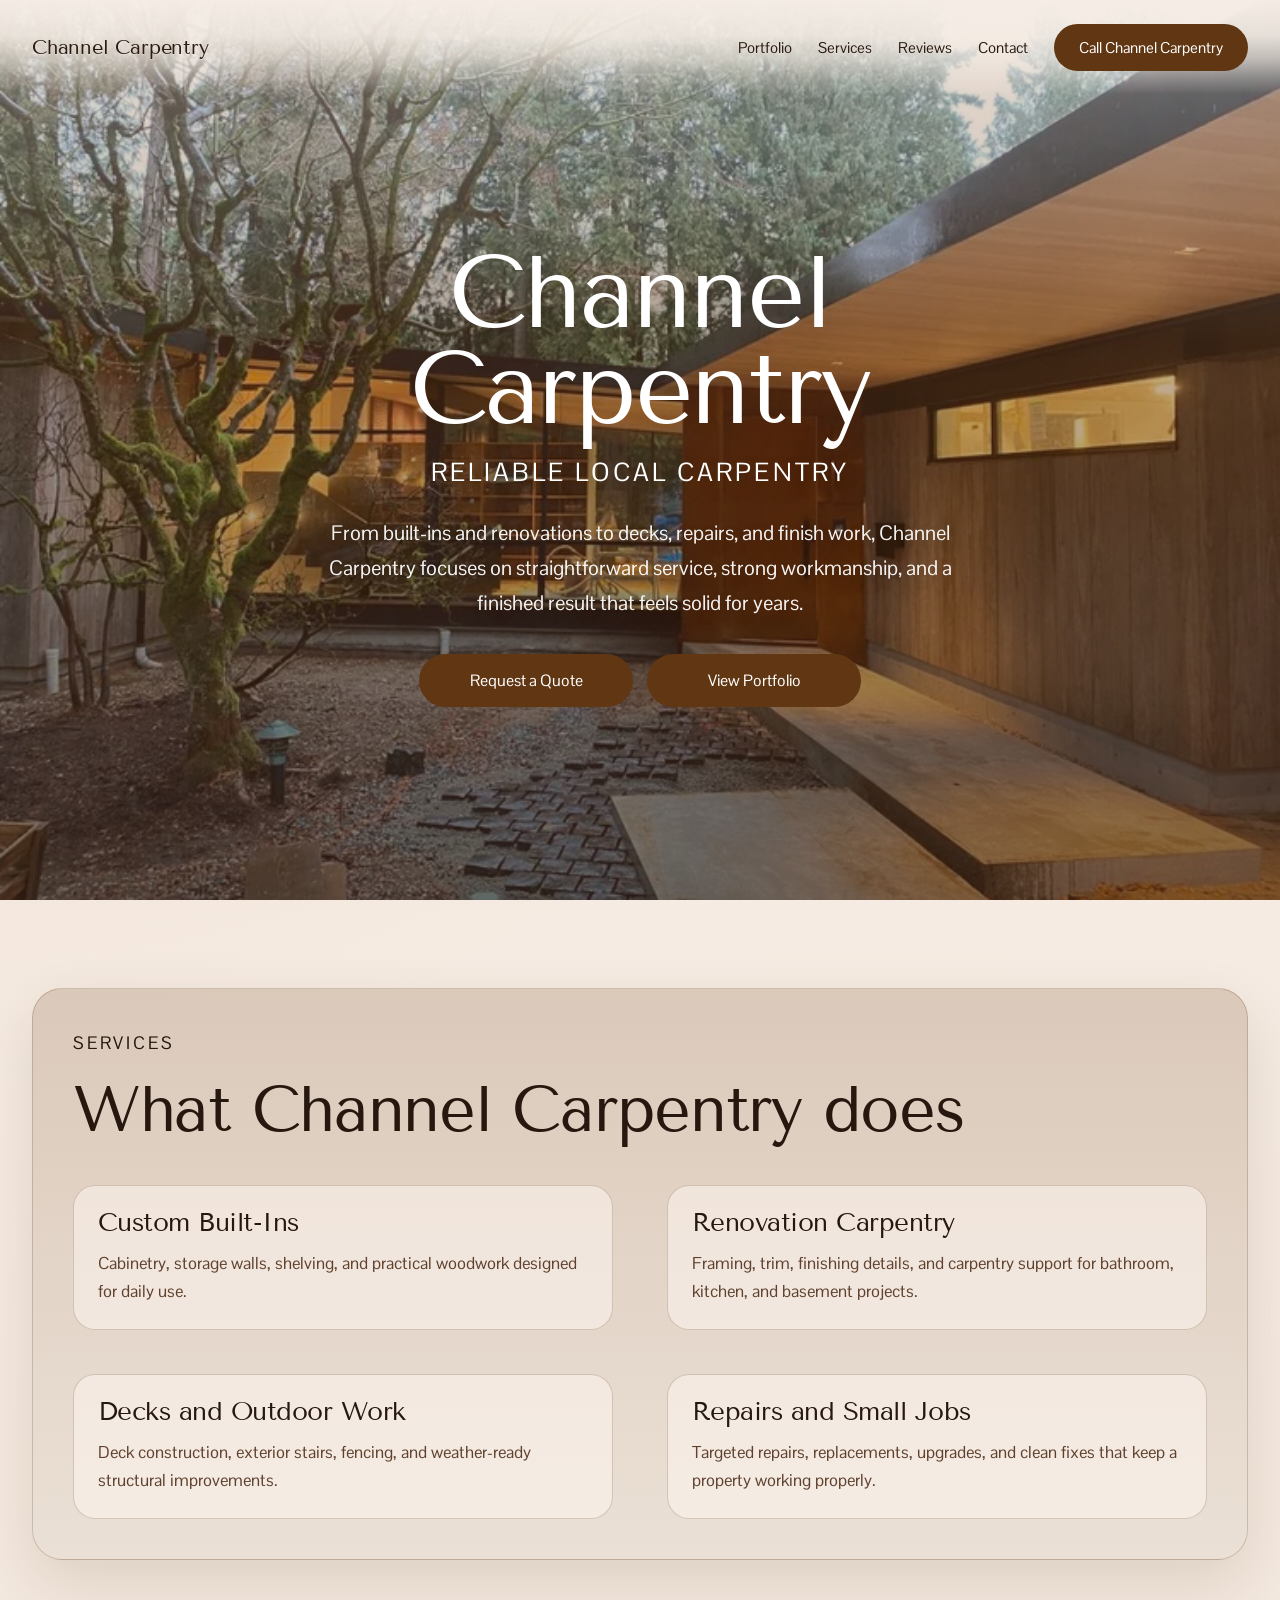
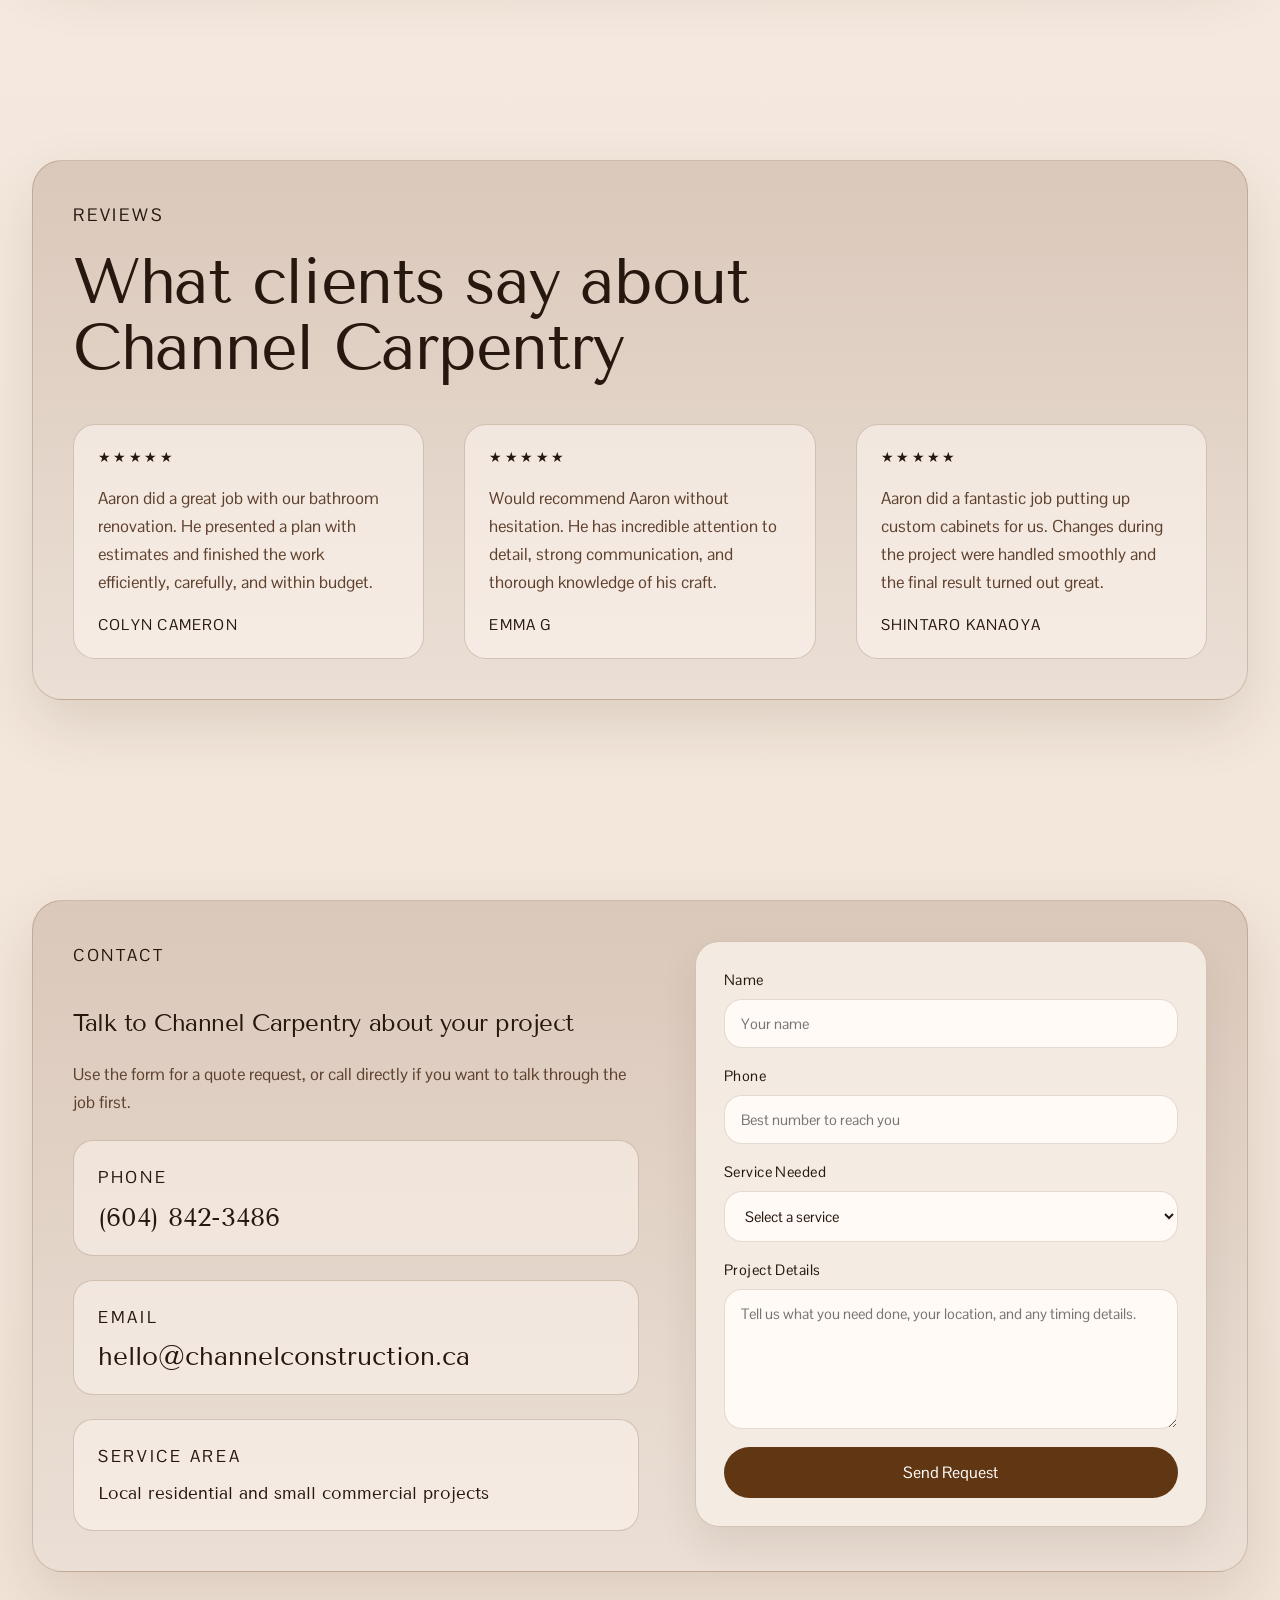
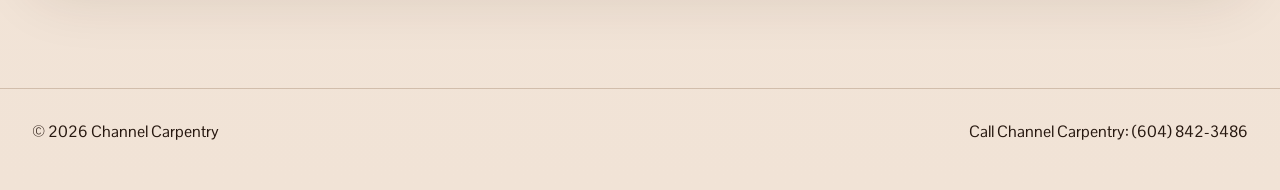
==== commit 58ce65e2: "Update contact details and mobile homepage form" ====
--- a/index.html
+++ b/index.html
@@ -21,7 +21,7 @@
           <a href="#services">Services</a>
           <a href="#reviews">Reviews</a>
           <a href="#contact">Contact</a>
-          <a class="call-link" href="tel:+15551234567">Call Channel Carpentry</a>
+          <a class="call-link" href="tel:+16048423486">Call Channel Carpentry</a>
         </nav>
       </div>
     </header>
@@ -49,10 +49,6 @@
           <div class="section-head">
             <p class="eyebrow">Services</p>
             <h2>What Channel&nbsp;Carpentry does</h2>
-            <p>
-              The site is now focused on the work people usually ask about first: the services offered, what past clients
-              say, and the fastest way to get in touch.
-            </p>
           </div>
 
           <div class="services-grid">
@@ -125,12 +121,12 @@
 
             <div class="contact-panel">
               <p class="contact-label">Phone</p>
-              <a class="contact-value" href="tel:+15551234567">(555) 123-4567</a>
+              <a class="contact-value" href="tel:+16048423486">(604) 842-3486</a>
             </div>
 
             <div class="contact-panel">
               <p class="contact-label">Email</p>
-              <a class="contact-value" href="mailto:hello@channelcarpentry.org">hello@channelcarpentry.org</a>
+              <a class="contact-value" href="mailto:hello@channelconstruction.ca">hello@channelconstruction.ca</a>
             </div>
 
             <div class="contact-panel">
@@ -139,7 +135,10 @@
             </div>
           </div>
 
-          <form class="contact-form" action="#" method="post">
+          <form class="contact-form" action="https://formsubmit.co/hello@channelconstruction.ca" method="post">
+            <input type="hidden" name="_subject" value="New Channel Construction inquiry" />
+            <input type="hidden" name="_captcha" value="false" />
+            <input type="hidden" name="_next" value="https://channelconstruction.ca/#contact" />
             <label>
               Name
               <input type="text" name="name" placeholder="Your name" required />
@@ -156,6 +155,7 @@
                 <option>Renovation Carpentry</option>
                 <option>Deck / Exterior Work</option>
                 <option>Repairs / Small Jobs</option>
+                <option>Other</option>
               </select>
             </label>
             <label>
@@ -168,7 +168,6 @@
               ></textarea>
             </label>
             <button class="button" type="submit">Send Request</button>
-            <p class="form-note">This form layout is ready, but it still needs a real form handler if you want submissions delivered automatically.</p>
           </form>
         </div>
       </section>
@@ -177,7 +176,7 @@
     <footer class="site-footer">
       <div class="container footer-row">
         <p>© <span id="year"></span> Channel Carpentry</p>
-        <p>Call Channel Carpentry: <a href="tel:+15551234567">(555) 123-4567</a></p>
+        <p>Call Channel Carpentry: <a href="tel:+16048423486">(604) 842-3486</a></p>
       </div>
     </footer>
 
--- a/index.css
+++ b/index.css
@@ -609,11 +609,6 @@
   box-shadow: 0 0 0 4px rgba(186, 115, 61, 0.12);
 }
 
-.form-note {
-  font-size: 0.94rem;
-  line-height: 1.6;
-}
-
 .portfolio-hero {
   padding-top: 56px;
   padding-bottom: 64px;
@@ -757,34 +752,73 @@
     padding: 64px 0;
   }
 
+  .site-header {
+    position: relative;
+  }
+
   .topbar,
   .footer-row {
     flex-direction: column;
     align-items: flex-start;
     padding: 18px 0;
+    gap: 16px;
   }
 
   .site-nav {
+    width: 100%;
     justify-content: flex-start;
     gap: 14px 18px;
   }
 
   .home-page .site-header {
-    background: rgba(251, 246, 241, 0.82);
+    position: absolute;
+    background: linear-gradient(180deg, rgba(251, 246, 241, 0.94) 0%, rgba(251, 246, 241, 0.74) 50%, rgba(251, 246, 241, 0.2) 100%);
   }
 
   .home-page .hero-home {
     min-height: 88vh;
-    padding-top: 132px;
+    padding-top: 210px;
   }
 
   .hero-copy-centered h1 {
     font-size: clamp(3.1rem, 11vw, 4.9rem);
+    line-height: 0.98;
   }
 
   .hero-subhead {
     white-space: normal;
     font-size: clamp(0.95rem, 4vw, 1.2rem);
+    letter-spacing: 0.08em;
+  }
+
+  .hero-copy-centered .lead {
+    max-width: 34rem;
+    font-size: 1.02rem;
+  }
+
+  .section-head h2,
+  .services-section .section-head h2,
+  .reviews-section .section-head h2 {
+    max-width: none;
+    white-space: normal;
+    font-size: clamp(2.4rem, 8vw, 3.6rem);
+    line-height: 1.08;
+  }
+
+  .reviews-section .nowrap {
+    white-space: normal;
+  }
+
+  .reviews-grid {
+    grid-template-columns: 1fr;
+    gap: 22px;
+  }
+
+  .contact-form,
+  .contact-panel,
+  .info-card,
+  .review-card {
+    padding: 22px;
   }
 }
 
@@ -793,18 +827,41 @@
     --container: calc(100% - 28px);
   }
 
-  .call-link,
-  .button,
-  .button-secondary {
-    width: 100%;
+  .site-nav {
+    gap: 10px 12px;
+  }
+
+  .site-nav a:not(.call-link) {
+    font-size: 0.9rem;
+  }
+
+  .site-nav .call-link {
+    width: auto;
+    min-width: 0;
+    padding: 11px 16px;
+    font-size: 0.92rem;
   }
 
   .hero-actions {
     display: grid;
+    width: 100%;
   }
 
   .section-head h2 {
     font-size: 2.4rem;
+  }
+
+  .reviews-section .section-head {
+    margin-bottom: 28px;
+  }
+
+  .reviews-section .section-head h2 {
+    font-size: clamp(2rem, 10vw, 2.7rem);
+    line-height: 1.08;
+  }
+
+  .reviews-section .section-head h2 br {
+    display: none;
   }
 
   .services-section .container,
@@ -819,4 +876,45 @@
     min-width: 0;
     width: 100%;
   }
-}
+
+  .hero-copy-centered h1 {
+    font-size: clamp(2.8rem, 14vw, 4.1rem);
+  }
+
+  .hero-subhead {
+    margin-top: 16px;
+    font-size: 0.95rem;
+  }
+
+  .hero-copy-centered .lead {
+    margin-top: 22px;
+    max-width: 100%;
+    font-size: 0.98rem;
+    line-height: 1.6;
+  }
+
+  .review-card {
+    padding: 20px;
+  }
+
+  .review-card blockquote {
+    font-size: 1rem;
+    line-height: 1.58;
+  }
+
+  .reviewer {
+    margin-top: 16px;
+    font-size: 0.88rem;
+  }
+
+  .portfolio-jump-list a {
+    min-height: 88px;
+    padding: 18px 16px;
+    font-size: 1.05rem;
+  }
+
+  .portfolio-meta span {
+    font-size: 0.74rem;
+    letter-spacing: 0.08em;
+  }
+}
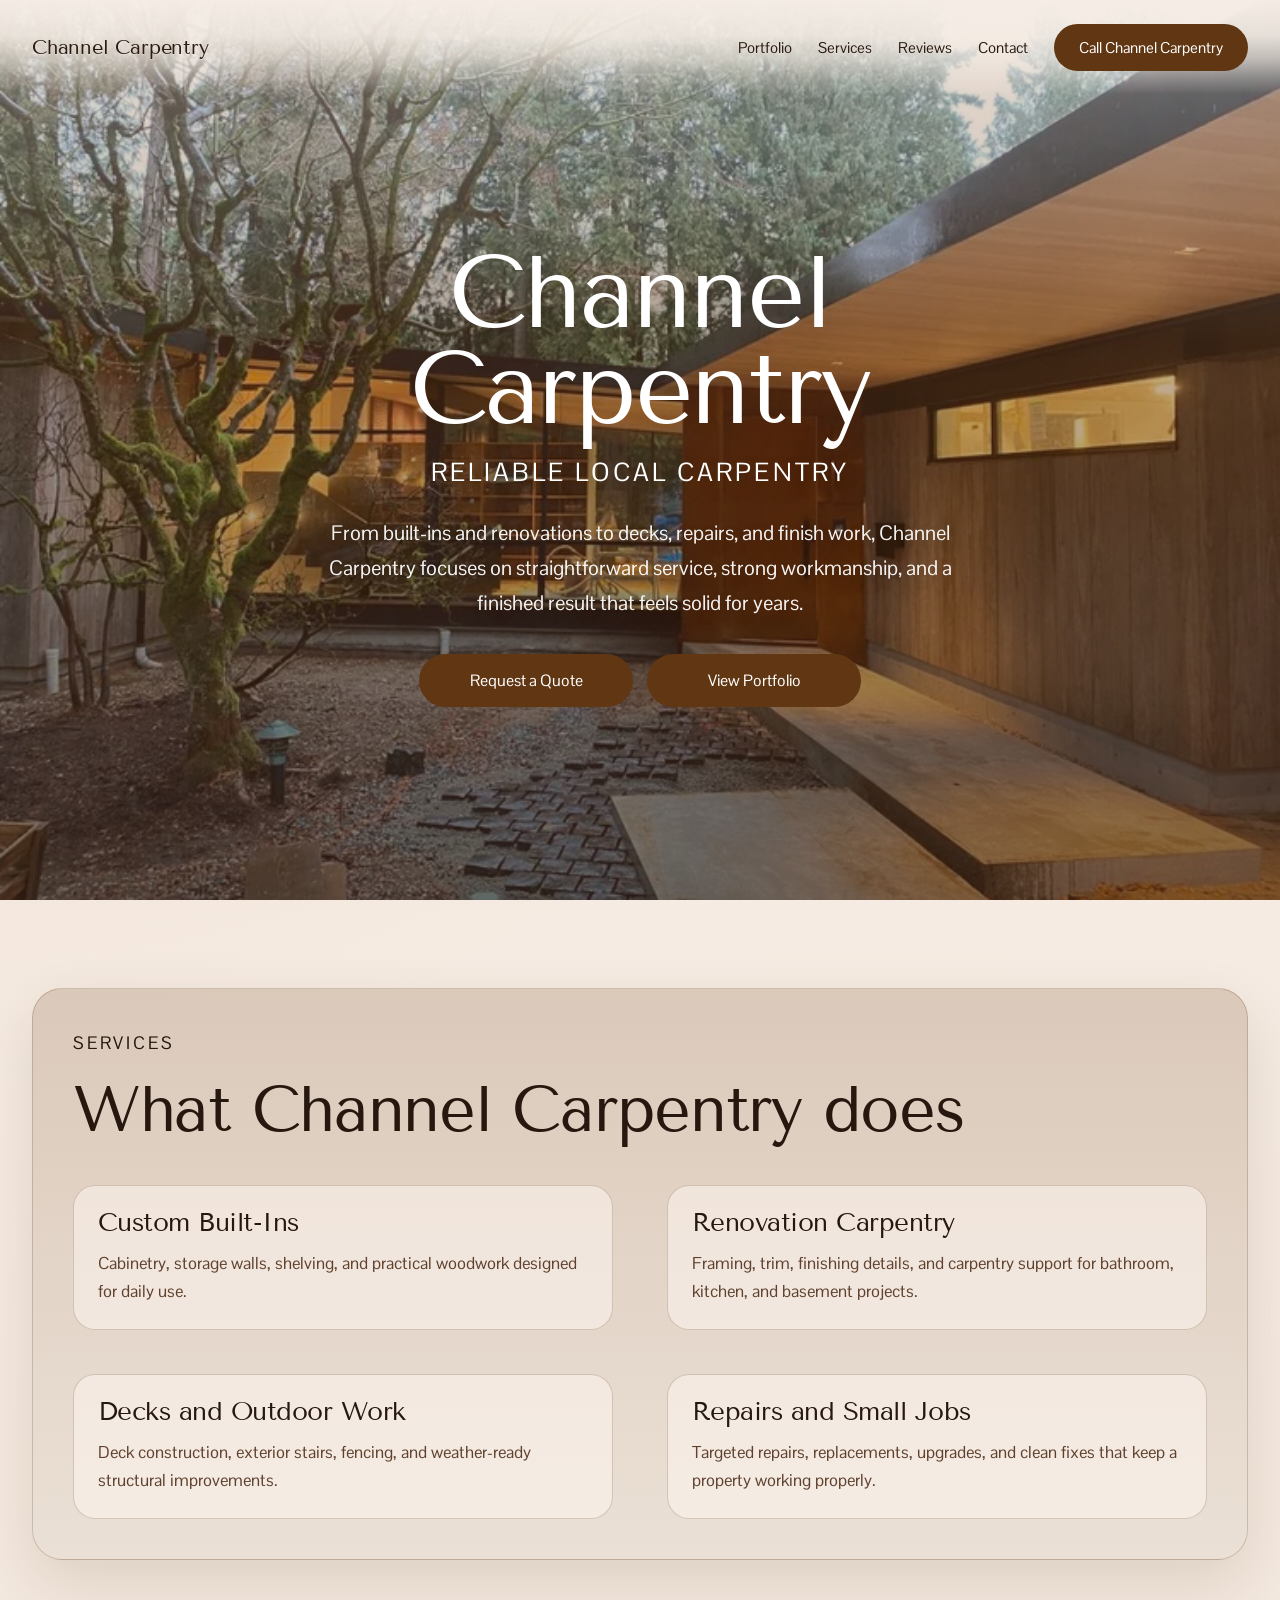
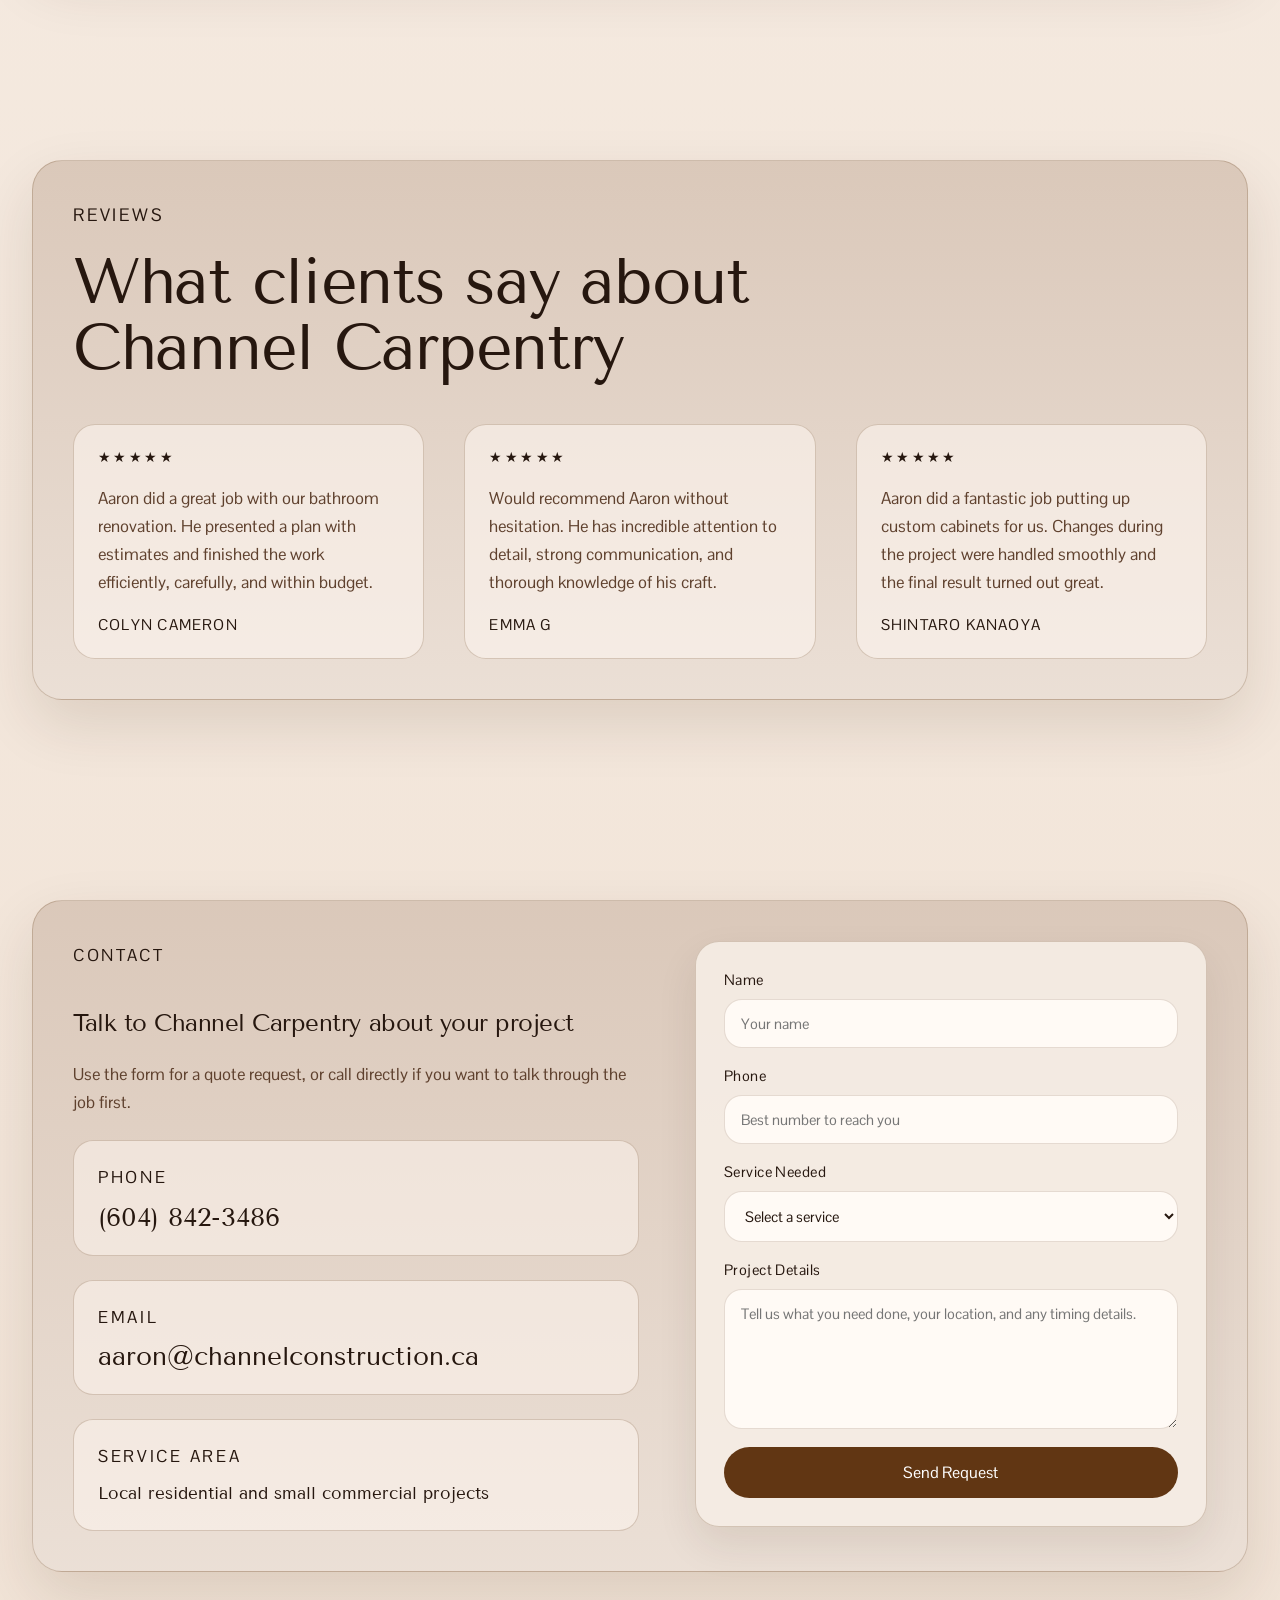
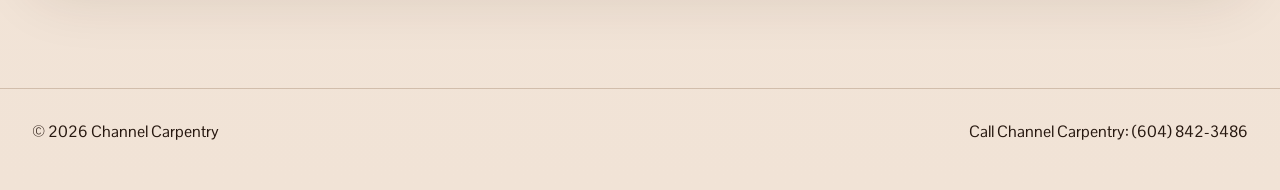
==== commit 8d85cc49: "Update inquiry email to Aaron" ====
--- a/index.html
+++ b/index.html
@@ -76,7 +76,10 @@
         <div class="container">
           <div class="section-head">
             <p class="eyebrow">Reviews</p>
-            <h2><span class="nowrap">What clients say about</span><br />Channel&nbsp;Carpentry</h2>
+            <h2>
+              <span class="review-title-intro">What clients say about</span>
+              <span class="review-title-brand"> Channel Carpentry</span>
+            </h2>
           </div>
 
           <div class="reviews-grid">
@@ -126,7 +129,7 @@
 
             <div class="contact-panel">
               <p class="contact-label">Email</p>
-              <a class="contact-value" href="mailto:hello@channelconstruction.ca">hello@channelconstruction.ca</a>
+              <a class="contact-value" href="mailto:aaron@channelconstruction.ca">aaron@channelconstruction.ca</a>
             </div>
 
             <div class="contact-panel">
@@ -135,7 +138,7 @@
             </div>
           </div>
 
-          <form class="contact-form" action="https://formsubmit.co/hello@channelconstruction.ca" method="post">
+          <form class="contact-form" action="https://formsubmit.co/aaron@channelconstruction.ca" method="post">
             <input type="hidden" name="_subject" value="New Channel Construction inquiry" />
             <input type="hidden" name="_captcha" value="false" />
             <input type="hidden" name="_next" value="https://channelconstruction.ca/#contact" />
--- a/index.css
+++ b/index.css
@@ -430,6 +430,11 @@
   max-width: none;
 }
 
+.review-title-intro,
+.review-title-brand {
+  display: block;
+}
+
 .nowrap {
   white-space: nowrap;
 }
@@ -860,8 +865,9 @@
     line-height: 1.08;
   }
 
-  .reviews-section .section-head h2 br {
-    display: none;
+  .review-title-intro,
+  .review-title-brand {
+    display: inline;
   }
 
   .services-section .container,
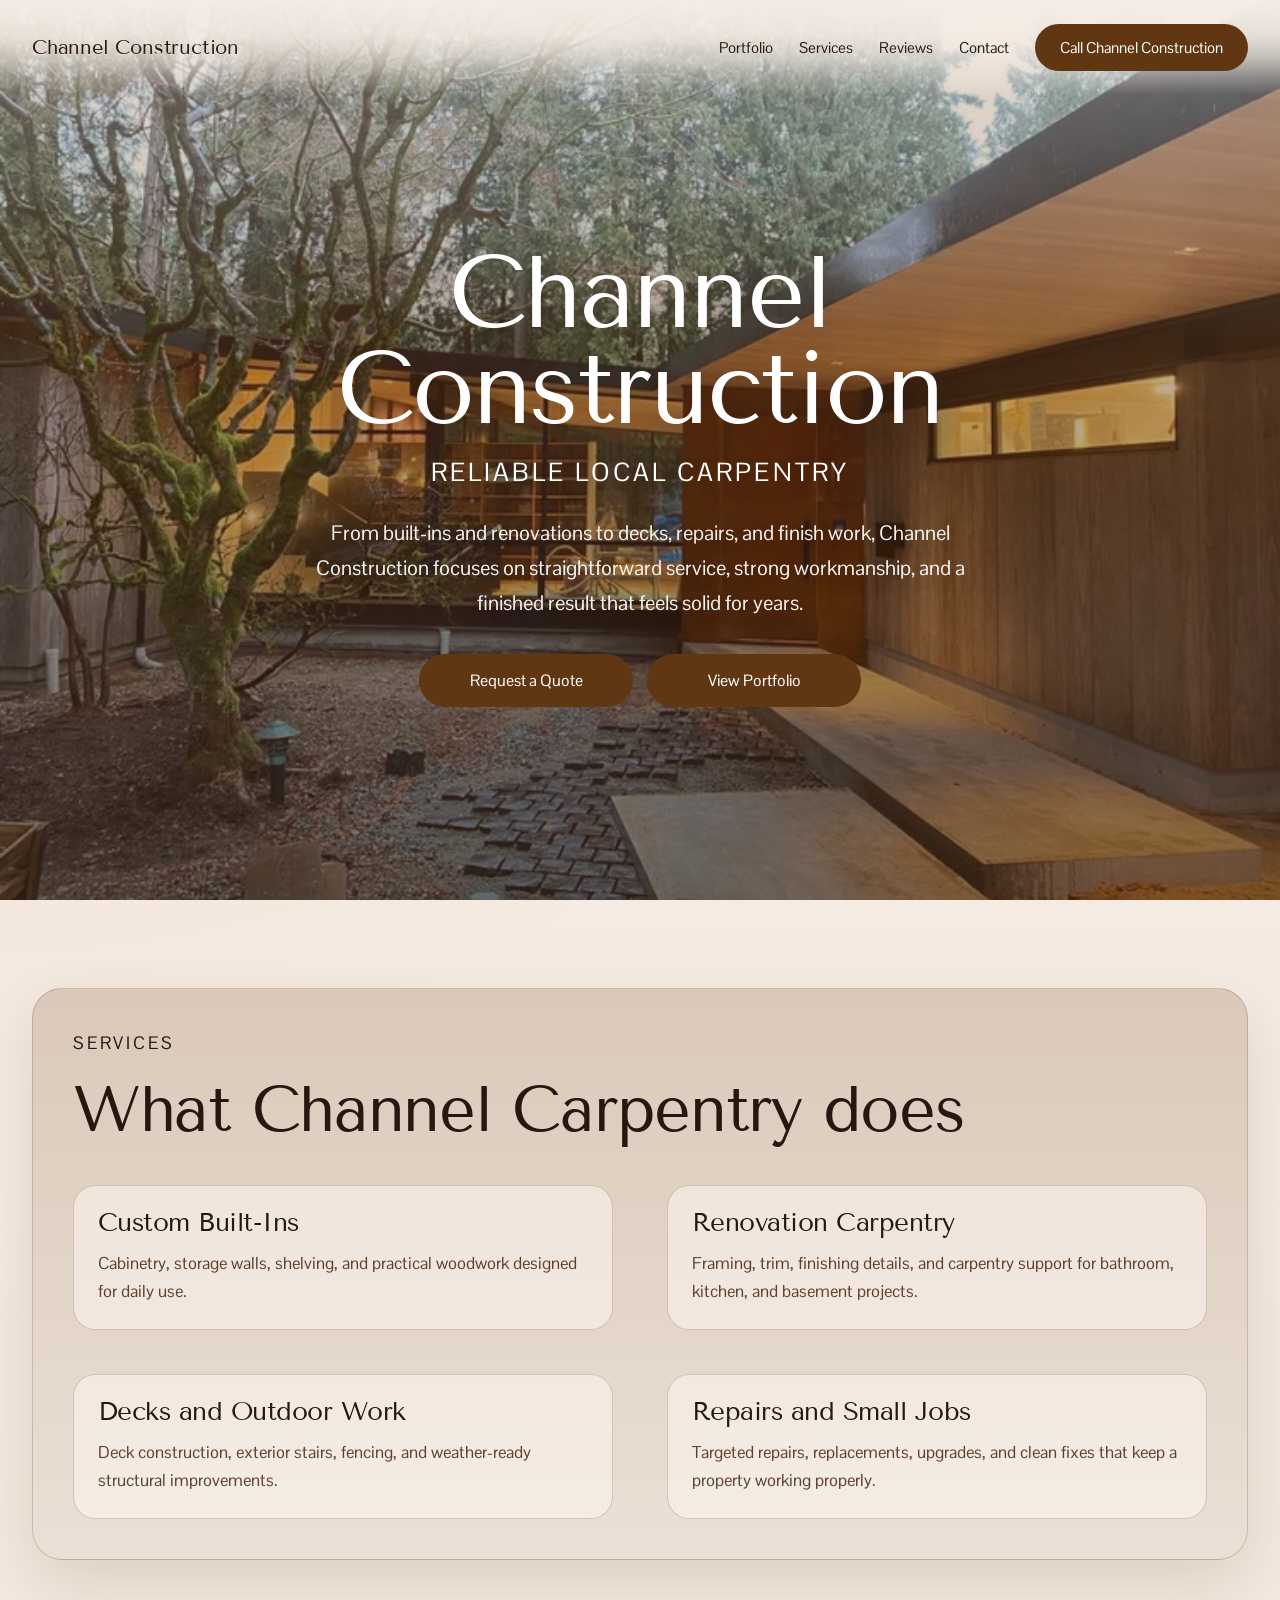
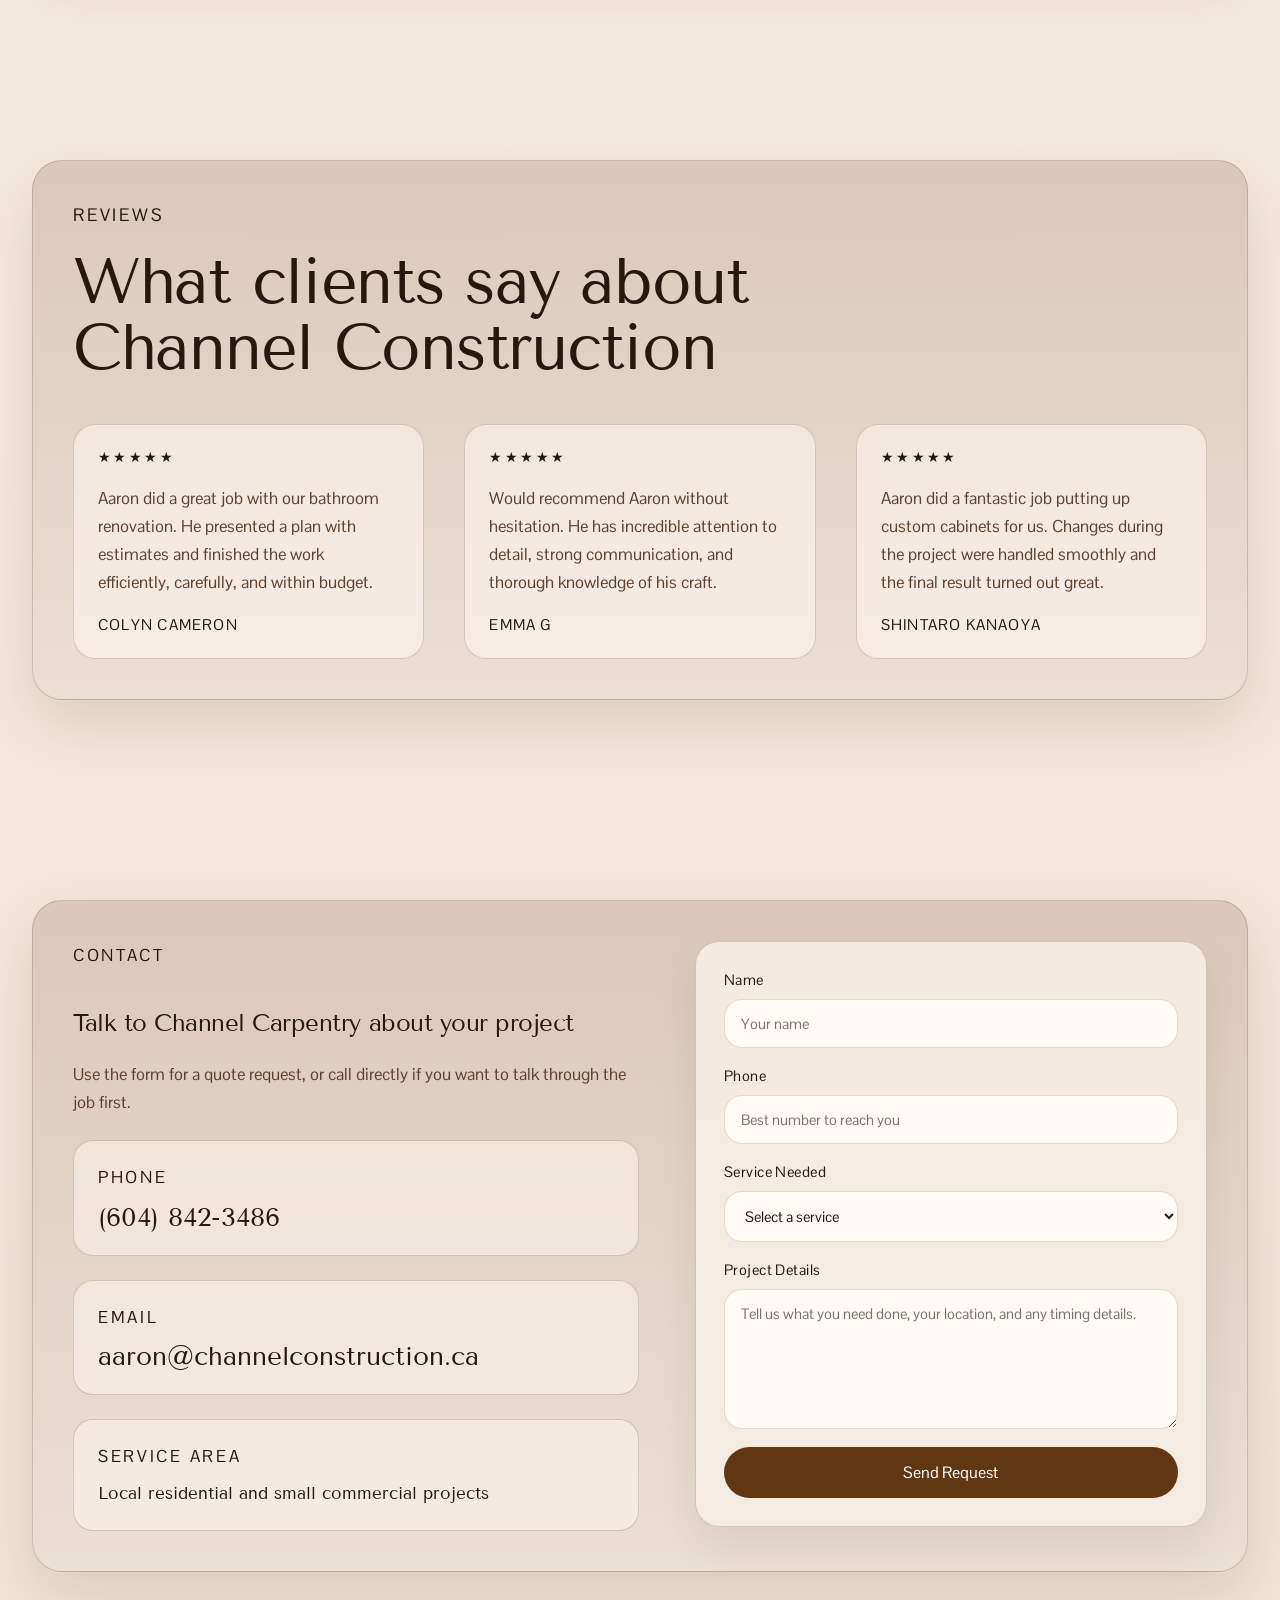
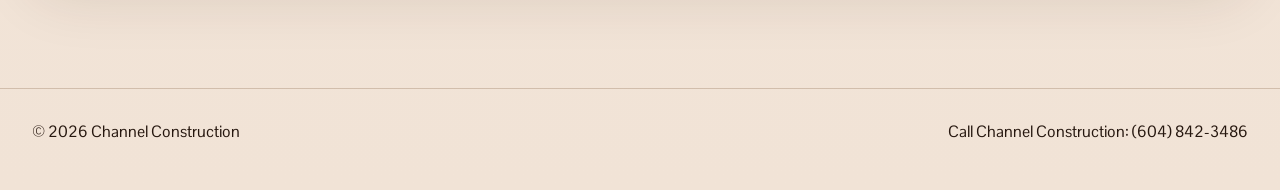
==== commit d57f8f98: "Rename Channel Carpentry to Channel Construction" ====
--- a/index.html
+++ b/index.html
@@ -3,10 +3,10 @@
   <head>
     <meta charset="UTF-8" />
     <meta name="viewport" content="width=device-width, initial-scale=1.0" />
-    <title>Channel Carpentry | Carpentry Services</title>
+    <title>Channel Construction | Carpentry Services</title>
     <meta
       name="description"
-      content="Simple Channel Carpentry website featuring services, client reviews, contact details, and a quote request form."
+      content="Simple Channel Construction website featuring services, client reviews, contact details, and a quote request form."
     />
     <link rel="stylesheet" href="index.css" />
   </head>
@@ -15,13 +15,13 @@
 
     <header class="site-header">
       <div class="container topbar">
-        <a class="brand" href="#home">Channel Carpentry</a>
+        <a class="brand" href="#home">Channel Construction</a>
         <nav class="site-nav" aria-label="Primary navigation">
           <a href="portfolio.html">Portfolio</a>
           <a href="#services">Services</a>
           <a href="#reviews">Reviews</a>
           <a href="#contact">Contact</a>
-          <a class="call-link" href="tel:+16048423486">Call Channel Carpentry</a>
+          <a class="call-link" href="tel:+16048423486">Call Channel Construction</a>
         </nav>
       </div>
     </header>
@@ -30,10 +30,10 @@
       <section class="hero hero-home" id="home">
         <div class="container hero-grid">
           <div class="hero-copy hero-copy-centered">
-            <h1>Channel Carpentry</h1>
+            <h1>Channel Construction</h1>
             <p class="hero-subhead">Reliable local carpentry</p>
             <p class="lead">
-              From built-ins and renovations to decks, repairs, and finish work, Channel Carpentry focuses on
+              From built-ins and renovations to decks, repairs, and finish work, Channel Construction focuses on
               straightforward service, strong workmanship, and a finished result that feels solid for years.
             </p>
             <div class="hero-actions">
@@ -78,7 +78,7 @@
             <p class="eyebrow">Reviews</p>
             <h2>
               <span class="review-title-intro">What clients say about</span>
-              <span class="review-title-brand"> Channel Carpentry</span>
+              <span class="review-title-brand"> Channel Construction</span>
             </h2>
           </div>
 
@@ -178,8 +178,8 @@
 
     <footer class="site-footer">
       <div class="container footer-row">
-        <p>© <span id="year"></span> Channel Carpentry</p>
-        <p>Call Channel Carpentry: <a href="tel:+16048423486">(604) 842-3486</a></p>
+        <p>© <span id="year"></span> Channel Construction</p>
+        <p>Call Channel Construction: <a href="tel:+16048423486">(604) 842-3486</a></p>
       </div>
     </footer>
 
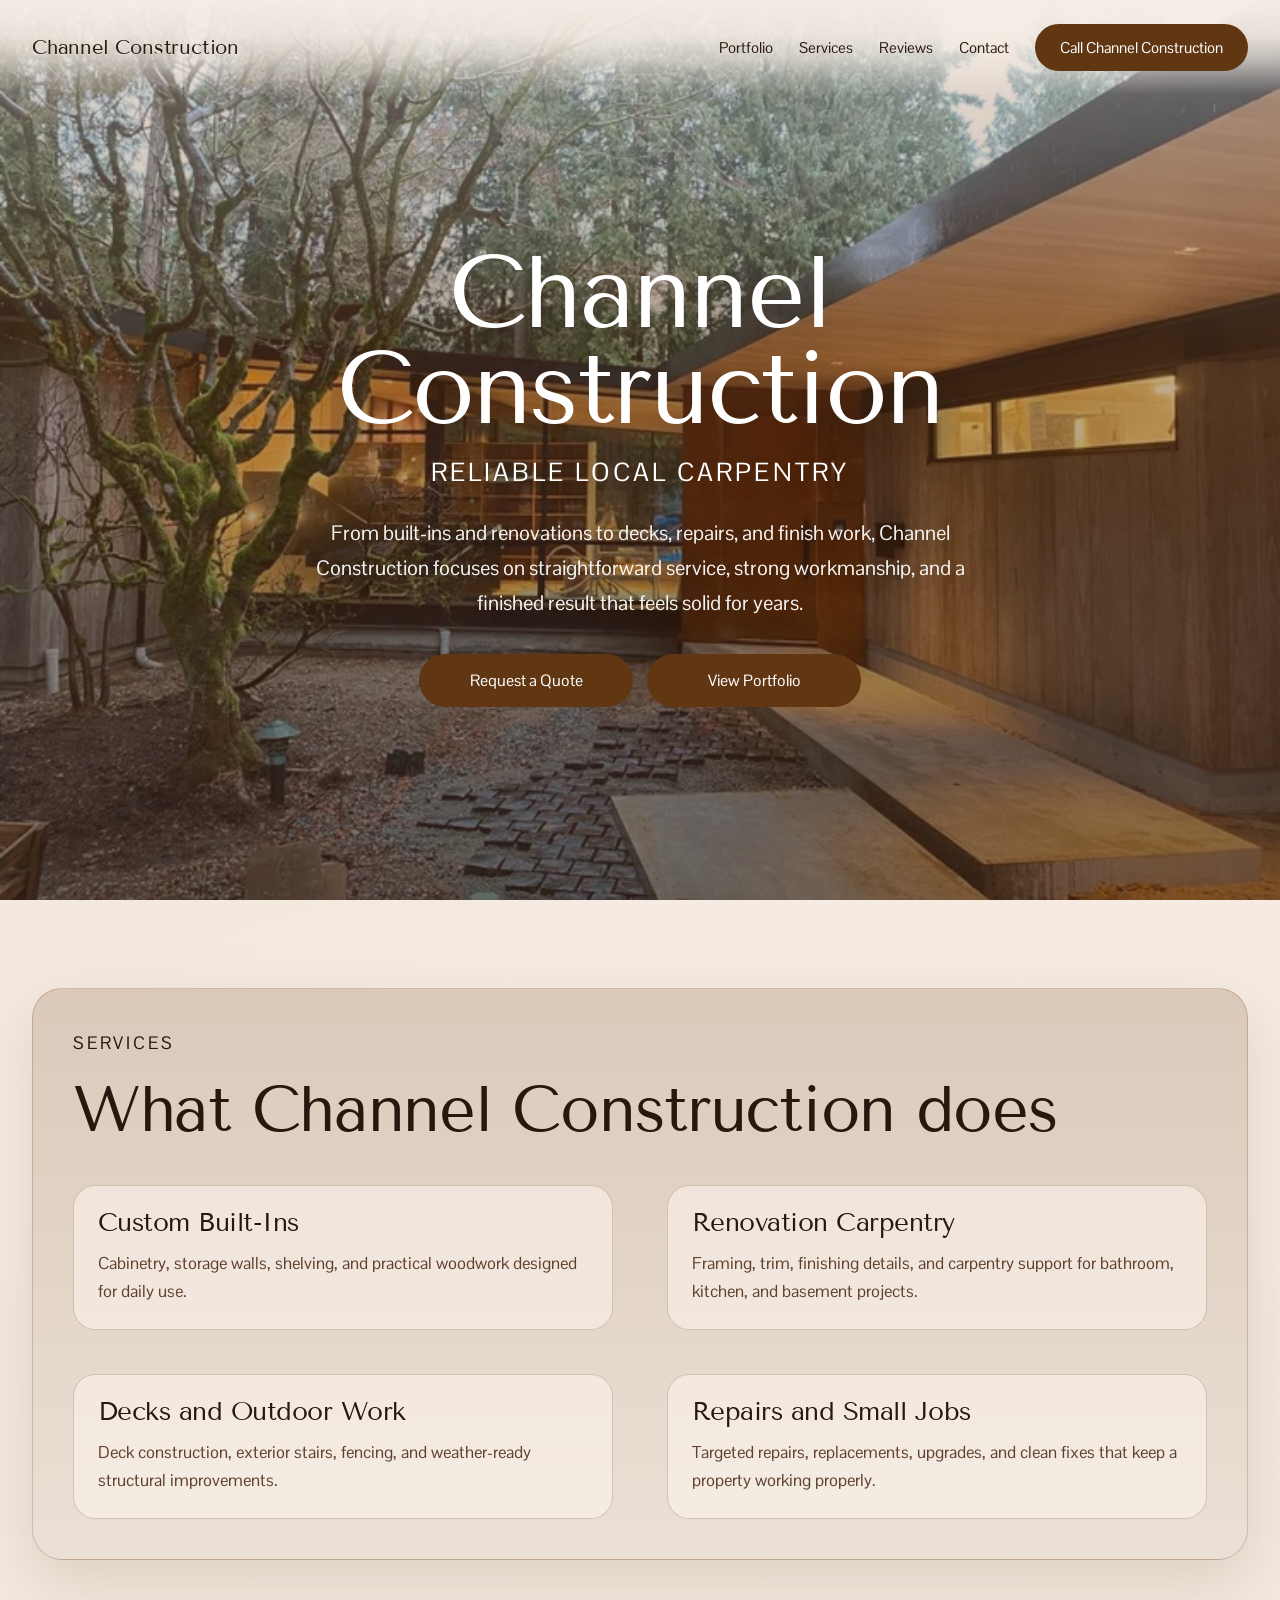
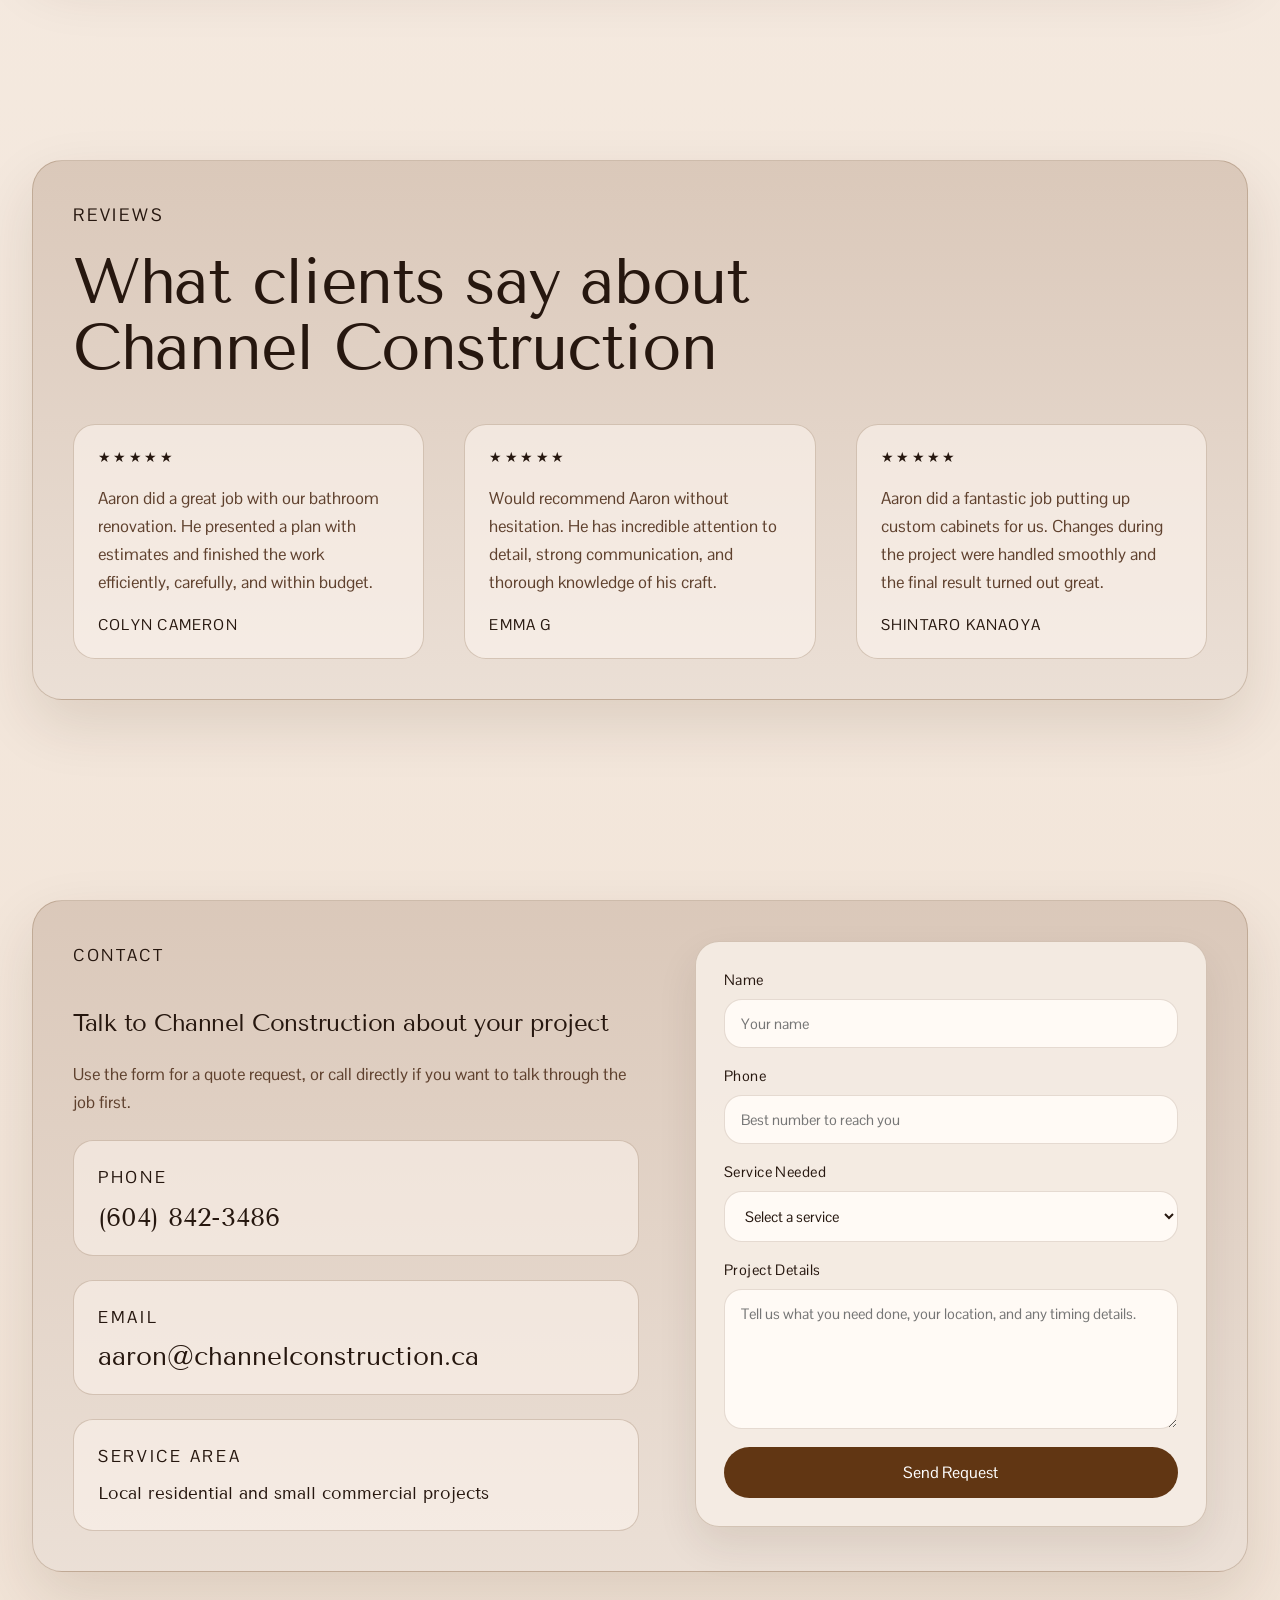
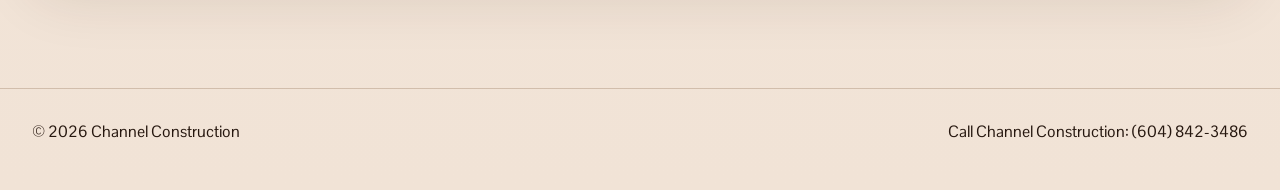
==== commit 202974d1: "Finish Channel Construction rename on homepage" ====
--- a/index.html
+++ b/index.html
@@ -48,7 +48,7 @@
         <div class="container">
           <div class="section-head">
             <p class="eyebrow">Services</p>
-            <h2>What Channel&nbsp;Carpentry does</h2>
+            <h2>What Channel&nbsp;Construction does</h2>
           </div>
 
           <div class="services-grid">
@@ -117,7 +117,7 @@
         <div class="container contact-grid">
           <div class="contact-copy">
             <p class="eyebrow">Contact</p>
-            <h2>Talk to Channel&nbsp;Carpentry about your project</h2>
+            <h2>Talk to Channel&nbsp;Construction about your project</h2>
             <p>
               Use the form for a quote request, or call directly if you want to talk through the job first.
             </p>
